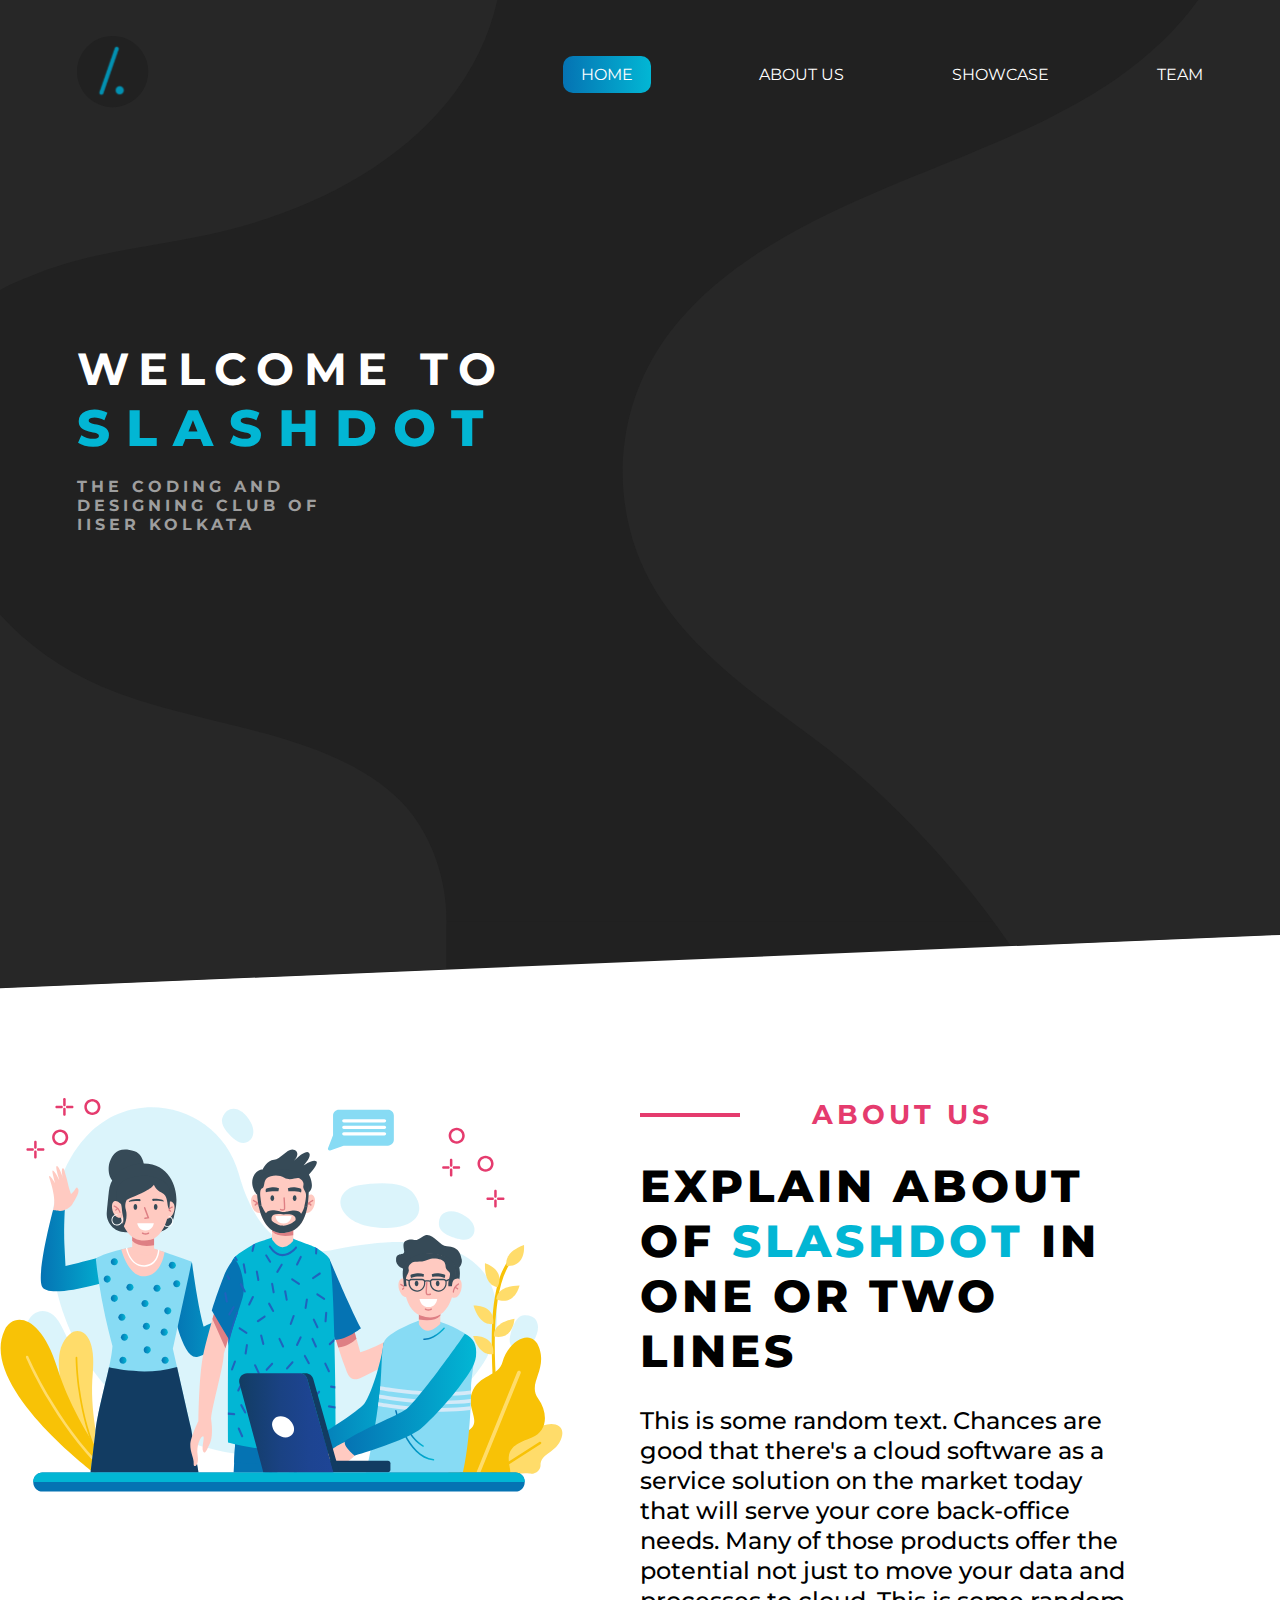
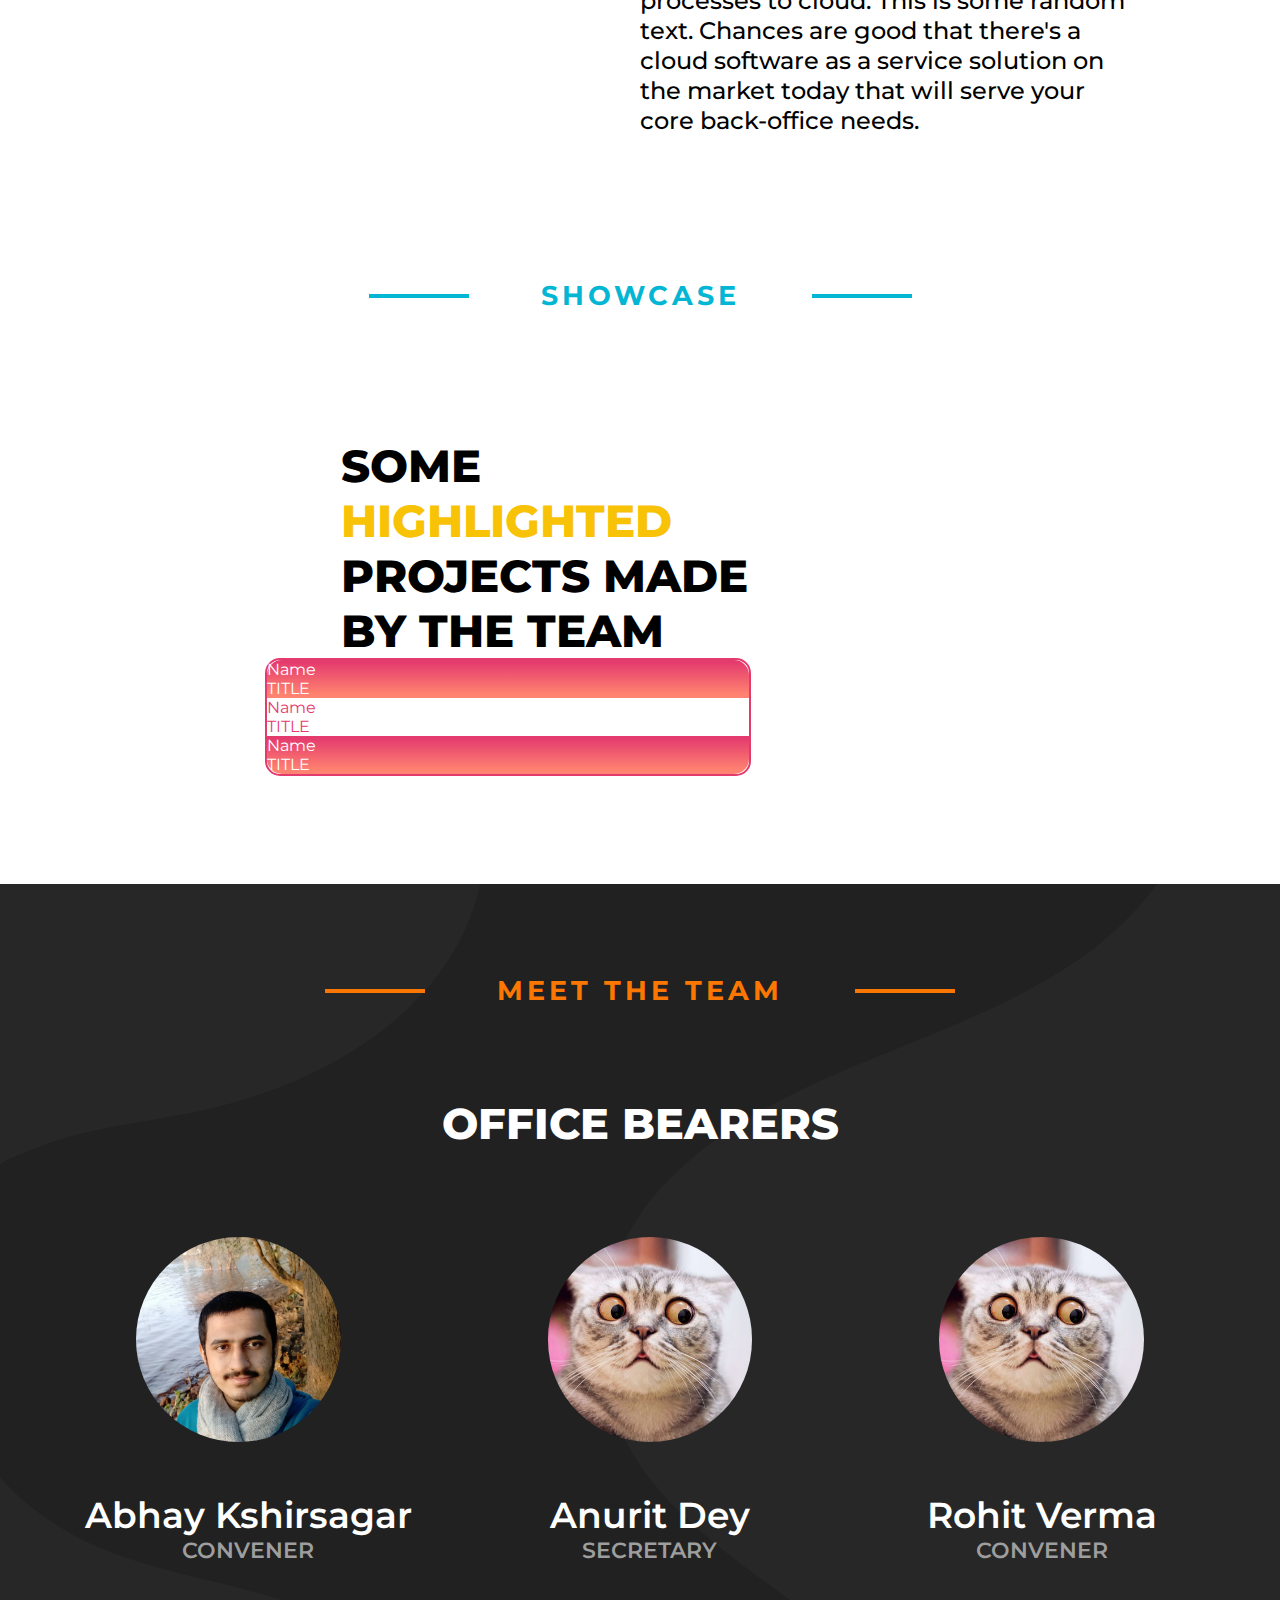
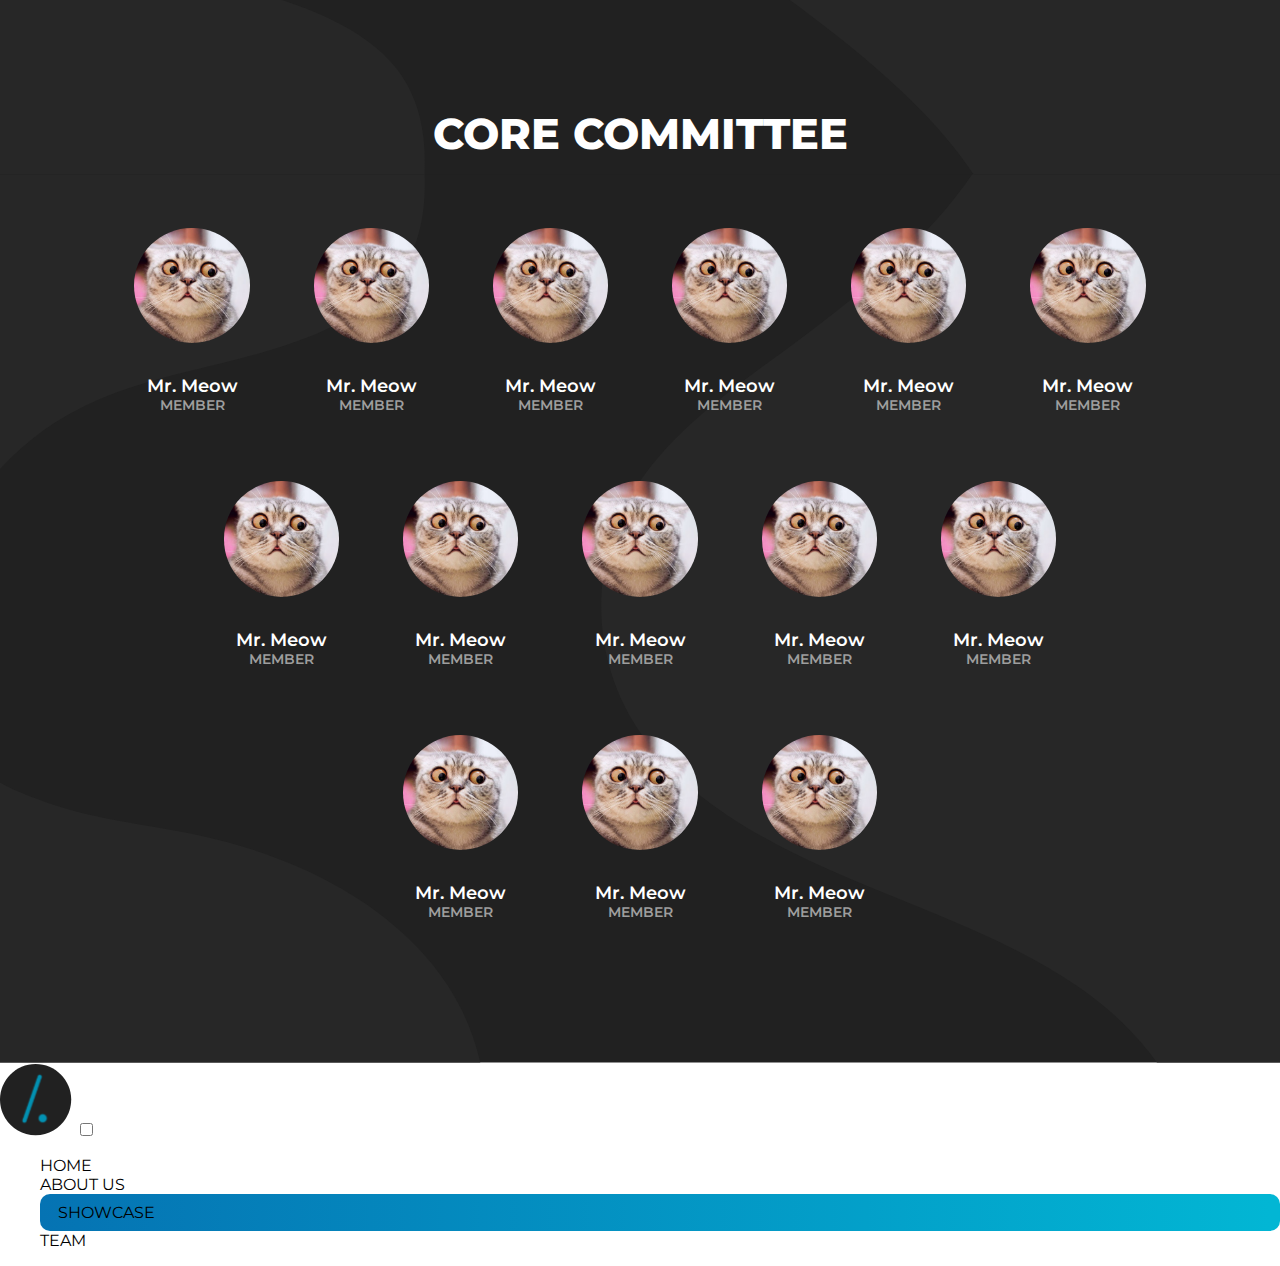
==== index.html @ 4bde2707 "cleaned index.html" ====
<!DOCTYPE html>
<html lang="en">

<head>
  <meta charset="UTF-8" />
  <meta http-equiv="X-UA-Compatible" content="IE=edge" />
  <meta name="viewport" content="width=device-width, initial-scale=1.0" />
  <meta property="og:image" content="./utils/images/logo.svg" />
  <title>/.</title>

  <link rel="stylesheet" href="./css/main.css" />
  <link rel="stylesheet" href="./css/homepage.css" />
  <link rel="stylesheet" href="./css/allFonts.css" />
  <link rel="stylesheet" href="./css/colours.css" />

  <script defer type="module" src="./js/main.js"></script>
</head>

<body>
  <!-- desktop version -->
  <div class="homepage">
    <!-- navbar -->
    <div class="desktop">
      <div class="navbar">
        <div>
          <img class="navLogo" src="../utils/images/logo.svg" alt="" />
        </div>
        <div class="navOptionCont white">
          <div class="navOptions active" onclick="navclick('navHome')" id="navHome">
            <a href="/">HOME</a>
          </div>
          <div class="navOptions" onclick="navclick('navAbout')" id="navAbout">
            <a href="/#about">ABOUT US</a>
          </div>
          <div class="navOptions" onclick="navclick('navShowcase')" id="navShowcase">
            <a href="/nav/showcase.html">SHOWCASE</a>
          </div>
          <div class="navOptions" onclick="navclick('navTeam')" id="navTeam">
            <a href="/#team">TEAM</a>
          </div>
        </div>
      </div>
    </div>

    <!-- spacer -->

    <!-- hero section -->
    <div class="heroCont" id="home">
      <div style="height: 32vh"></div>

      <div class="heroSection">
        <div class="heroText" style="width: 38vw; padding: 6vh 0 0 0">
          <span class="white" style="
                font-size: 3.5vw;
                letter-spacing: 10px;
                white-space: nowrap;
              ">
            WELCOME TO
          </span>
          <div class="bluishGrey" style="font-size: 4vw; letter-spacing: 16px; font-weight: 800">
            SLASHDOT
          </div>
          <div class="grey" style="letter-spacing: 4px; width: 24vw; padding: 2vh 0 0 0">
            THE CODING AND DESIGNING CLUB OF IISER KOLKATA
          </div>
        </div>
        <img src="./utils/images/section1.svg" alt="" class="heroImg" />
      </div>
    </div>
    <!-- about section -->
    <div style="height: 12vh"></div>

    <div class="aboutCont" id="about">
      <div style="width: 50vw">
        <img src="./utils/images/section2.svg" alt="" style="width: 44vw" />
      </div>
      <div style="width: 38vw; padding: 0 6vw 0 0">
        <div class="reddish" style="
              display: flex;
              align-items: center;
              font-size: 3vh;
              font-weight: 700;
              letter-spacing: 4px;
            ">
          <div style="height: 4px; width: 100px; background-color: #e53b6e"></div>
          &nbsp &nbsp &nbsp ABOUT US
        </div>
        <div style="
              font-size: 5vh;
              font-weight: 800;
              letter-spacing: 4px;
              padding: 3vh 0;
            ">
          EXPLAIN ABOUT OF
          <font class="bluishGrey">SLASHDOT</font> IN ONE OR TWO LINES
        </div>
        <div style="font-size: 2.7vh; font-weight: 500">
          This is some random text. Chances are good that there's a cloud
          software as a service solution on the market today that will serve
          your core back-office needs. Many of those products offer the
          potential not just to move your data and processes to cloud. This is
          some random text. Chances are good that there's a cloud software as
          a service solution on the market today that will serve your core
          back-office needs.
        </div>
      </div>
    </div>
    <!-- showcase -->
    <div id="showcase">
      <div style="height: 16vh"></div>
      <div class="bluishGrey" style="
            display: flex;
            align-items: center;
            justify-content: center;
            font-size: 3vh;
            font-weight: 700;
            letter-spacing: 4px;
          ">
        <div style="height: 4px; width: 100px; background-color: #02b6d4"></div>
        &nbsp &nbsp &nbsp SHOWCASE &nbsp &nbsp &nbsp
        <div style="height: 4px; width: 100px; background-color: #02b6d4"></div>
      </div>
      <div style="height: 12vh"></div>
      <div class="showcaseCont">
        <div style="display: flex; flex-direction: column">
          <div style="width: 32vw; padding: 2vh 0 0 6vw">
            <div class="highlightsTxt">
              SOME
              <font class="orangishLite"> HIGHLIGHTED </font>
              PROJECTS MADE BY THE TEAM
            </div>
          </div>
          <div class="showcase-buttons" style="border: 2px solid #e43b6e; border-radius: 15px">
            <div class="showcase-button" value="red" style="
                  background: linear-gradient(
                    180deg,
                    #e43b6e 5.72%,
                    #ff8370 90.17%
                  );
                  border-radius: 15px 15px 0 0;
                ">
              <div class="white">Name</div>
              <div class="white">TITLE</div>
            </div>
            <div class="showcase-button" value="white" style="background: white">
              <div class="reddish">Name</div>
              <div class="reddish">TITLE</div>
            </div>
            <div class="showcase-button" value="red" style="
                  background: linear-gradient(
                    180deg,
                    #e43b6e 5.72%,
                    #ff8370 90.17%
                  );
                  border-radius: 0 0 15px 15px;
                ">
              <div class="white">Name</div>
              <div class="white">TITLE</div>
            </div>
          </div>
        </div>
        <div class="showcase-image" style="background-image: url(./utils/images/projects/project_b.png)"></div>
      </div>
    </div>
    <!-- meet the team -->
    <!-- spacer -->
    <div style="height: 12vh"></div>
    <div class="teamCont" id="team">
      <div style="height: 10vh"></div>
      <div class="orangish" style="
            display: flex;
            align-items: center;
            justify-content: center;
            font-size: 3vh;
            font-weight: 700;
            letter-spacing: 4px;
          ">
        <div style="height: 4px; width: 100px; background-color: #fc7701"></div>
        &nbsp &nbsp &nbsp MEET THE TEAM &nbsp &nbsp &nbsp
        <div style="height: 4px; width: 100px; background-color: #fc7701"></div>
      </div>
      <div style="height: 10vh"></div>
      <div class="white teamTxt">OFFICE BEARERS</div>
      <!-- OBs -->
      <div class="OBS" id="obs">
        <!-- Card for each ob is added here using javascript. -->
      </div>

      <div style="height: 16vh"></div>

      <div class="white teamTxt">CORE COMMITTEE</div>

      <div style="height: 0vh"></div>

      <!-- CC -->
      <div id="CC">
        <!-- Card for each member is added here using javascript. -->
      </div>

      <div style="height: 16vh"></div>
    </div>
  </div>
  <!-- full page info abt team member -->

  <!-- mobile version -->
  <!-- navbar phone -->
  <div class="phone">
    <nav>
      <img class="navLogo" src="../utils/images/logo.svg" alt="" />

      <input id="nav-toggle" type="checkbox" />
      <ul class="links">
        <div class="navOptions" onclick="navclick('navHome')" id="navHome">
          <a href="/">HOME</a>
        </div>
        <div class="navOptions" onclick="navclick('navAbout')" id="navAbout">
          <a href="./about.html">ABOUT US</a>
        </div>
        <div class="navOptions active" onclick="navclick('navShowcase')" id="navShowcase">
          <a href="/nav/showcase.html">SHOWCASE</a>
        </div>
        <div class="navOptions" onclick="navclick('navTeam')" id="navTeam">
          <a href="./team.html">TEAM</a>
        </div>
      </ul>
      <label for="nav-toggle" class="icon-burger">
        <div class="line"></div>
        <div class="line"></div>
        <div class="line"></div>
      </label>
    </nav>
  </div>
</body>

</html>
---- css/main.css ----
html{
    scroll-behavior: smooth;
}

body{
    margin: 0;
    font-family: 'Montserrat', sans-serif;
    overflow-x: hidden;
}

/* width */
::-webkit-scrollbar {
    width: 0;
    height: 0;
  }

.flex{
    display: flex;
}

a{
    text-decoration: none;
    color: inherit;
}

button{
    border: none;
    background: none;
    font-style: none;
    font-family: 'Poppins', sans-serif;
}
---- css/homepage.css ----
.homepage {
  /* padding: 0 6vw; */
  width: 100vw;
}

.navLogo {
  width: 8vh;
  cursor: pointer;
}

.navbar {
  padding: 4vh 6vw;
  display: flex;
  justify-content: space-between;
  position: absolute;
  width: 88vw;
}

.navOptionCont {
  display: flex;
  justify-content: space-between;
  width: 50vw;
  align-items: center;
}

.navOptions.active {
  background: linear-gradient(90deg, #0573b3 -0.01%, #02b6d4 99.19%);
  padding: 1vh 2vh;
  border-radius: 10px;
}

.heroCont {
  background-repeat: no-repeat;
  background-image: url(../utils/images/bg1.svg);
  background-size: cover;
  width: inherit;
  height: 110vh;
}

.heroSection {
  display: flex;
}

.heroText {
  margin: 0 0 0 6vw;
  font-weight: 700;
}

.aboutCont {
  display: flex;
  width: inherit;
}

.teamCont {
  background-repeat: no-repeat;
  background-image: url(../utils/images/bg2.svg);
  background-size: cover;
  width: inherit;
}

.teamTxt {
  font-size: 4.8vh;
  font-weight: 800;
  text-align: center;
}

.OBS {
  display: flex;
  justify-items: center;
  justify-content: space-evenly;
  padding-top: 4vh;
}

.imgBg {
  background-size: cover;
  display: flex;
  align-items: center;
  justify-content: center;
}
.imgBg--large {
  width: 24vw;
  height: 24vw;
}
.imgBg--small {
  width: 14vw;
  height: 14vw;
}

.roundImg {
  border-radius: 50%;
}
.img--large {
  width: 16vw;
  height: 16vw;
}
.img--small {
  width: 9vw;
  height: 9vw;
}

.popup-btn {
  cursor: help;
}
.popup-container {
  position: fixed;
  top: 0px;
  display: flex;
  justify-content: center;
  align-items: center;
  left: 0px;
  width: 100%;
  height: 100%;
  background-color: rgba(2, 2, 2, 0.685);
  z-index: 9998;
  opacity: 0;
  pointer-events: none;
  padding: 10px 20px;
  transition: opacity 0.3s ease-in-out;
}
.popup-container.active {
  opacity: 1;
  pointer-events: all;
}
body.no-scroll {
  overflow-y: hidden;
}
.description {
  display: flex;
  justify-content: space-between;
  align-items: center;
  width: 60%;
  height: fit-content;
  background-color: #272727;
  padding: 3rem;
  border-radius: 10px;
  pointer-events: none;
}

.social {
  padding-top: 2vh;
  display: flex;
  gap: 10px;
}

.social div {
  margin-top: 5%;
  width: 40px;
  height: 40px;
  background-color: #02b6d4;
}
.CCRow {
  display: flex;
  justify-items: center;
  justify-content: center;
  padding-top: 4vh;
  width: fit-content;
  margin: auto;
}

.tile {
  font-weight: 600;
  text-align: center;
}

.highlightsTxt {
  font-size: 5vh;
  font-weight: 800;
}

.showcaseCont {
  display: flex;
  justify-content: space-evenly;
}
---- css/allFonts.css ----
@import url('https://fonts.googleapis.com/css2?family=Montserrat:wght@100;200;300;400;500;600;700;800;900&display=swap');

/* @import url('https://fonts.googleapis.com/css2?family=Poppins:wght@100;200;300;400;500;600;700;800;900&display=swap');

@import url('https://fonts.googleapis.com/css2?family=Jost:wght@100;200;300;400;500;600;700;800;900&display=swap'); */
---- css/colours.css ----
.white{
    color: #FFFFFF;
}

.bluishGrey{
    color: #02B6D4;
}

.grey{
    color: #9E9E9E
}

.reddish{
    color: #E53B6E;
}

.orangish{
    color: #FC7701;
}

/* lite versi0n XD */
.orangishLite{
    color: #F8C206;
}
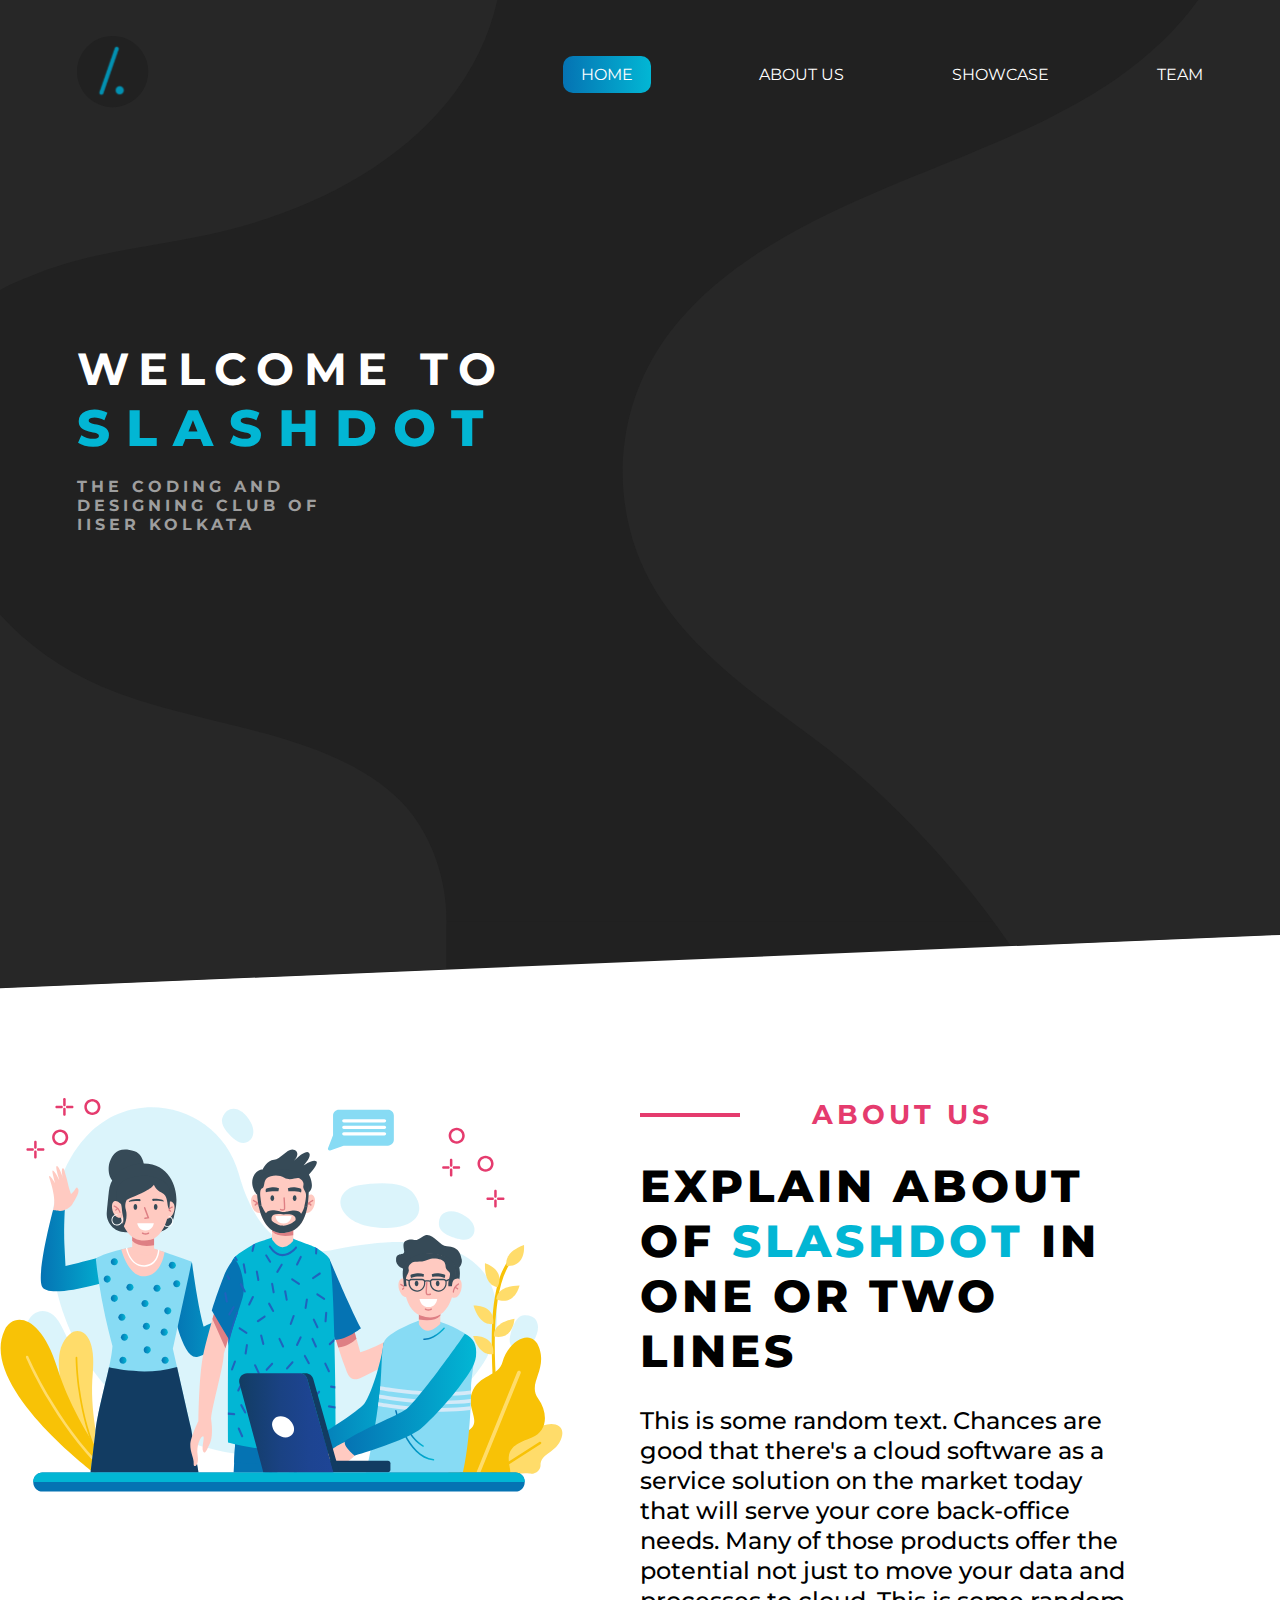
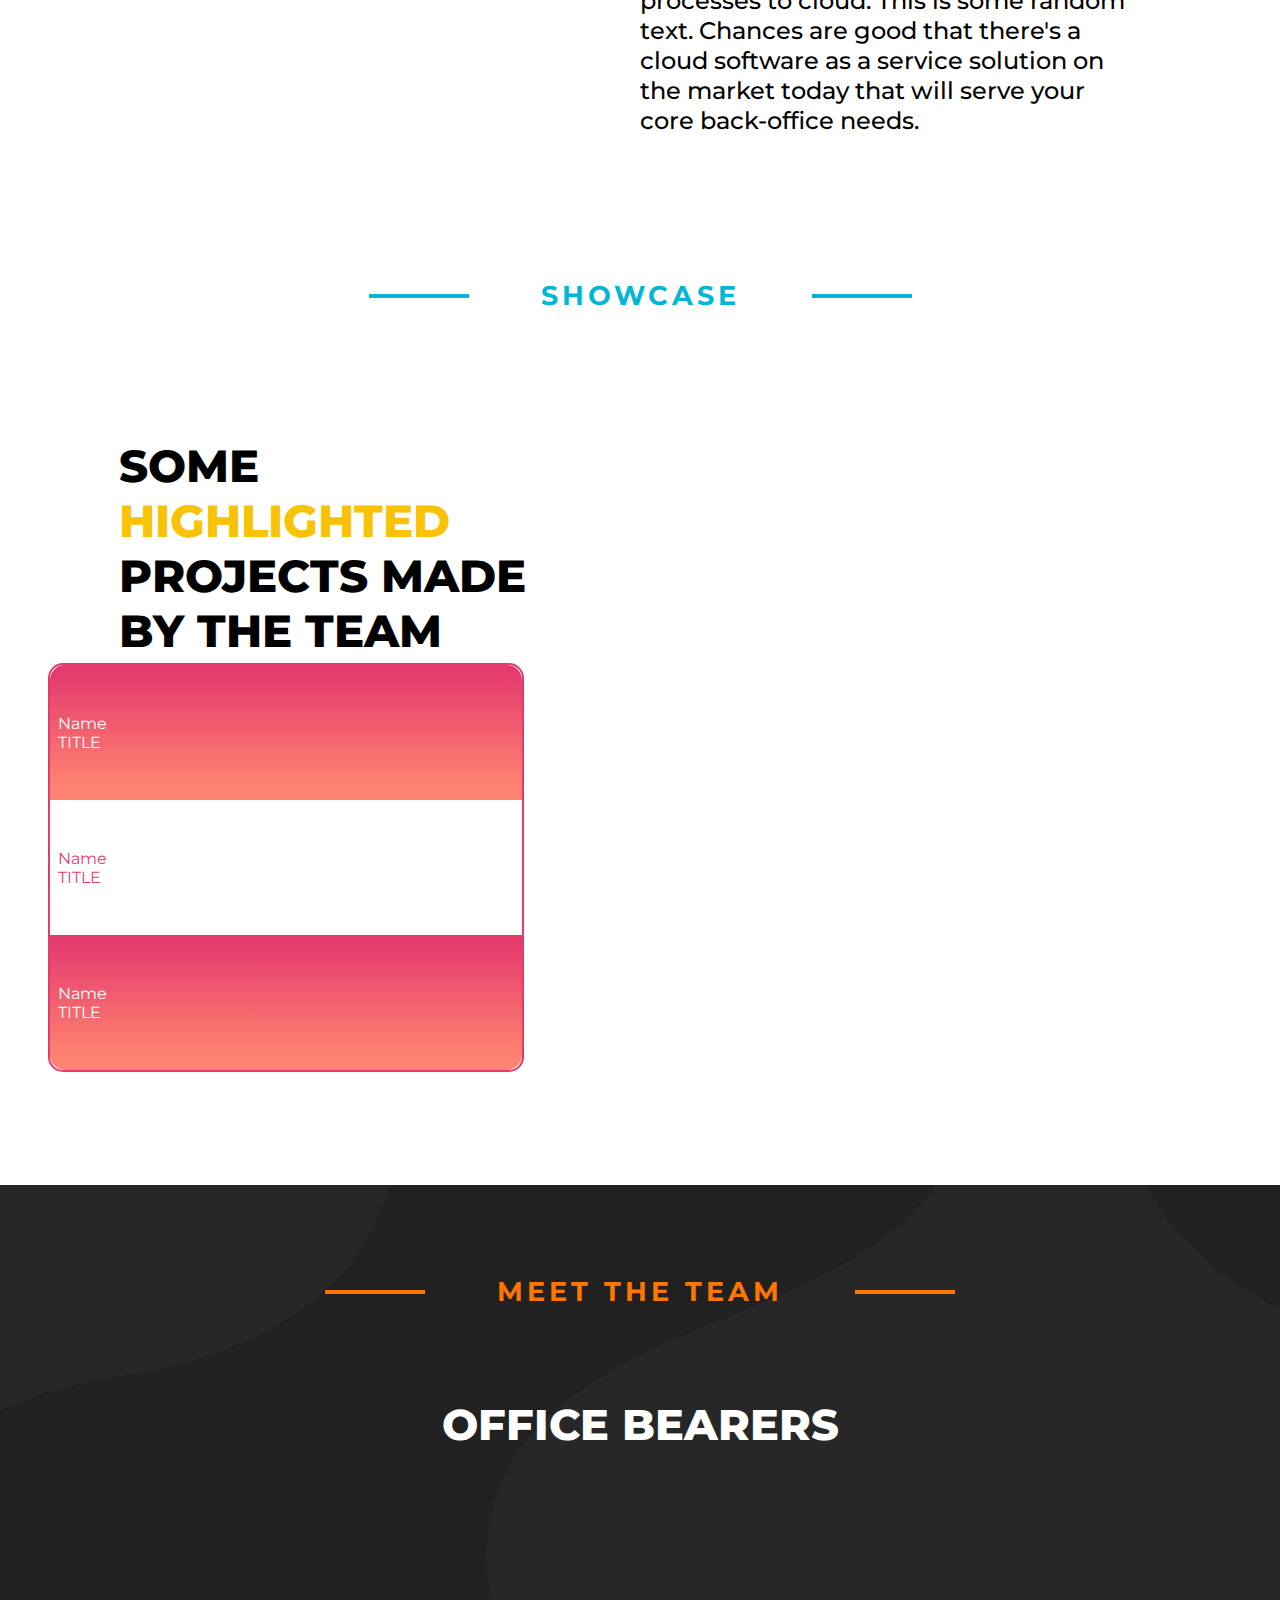
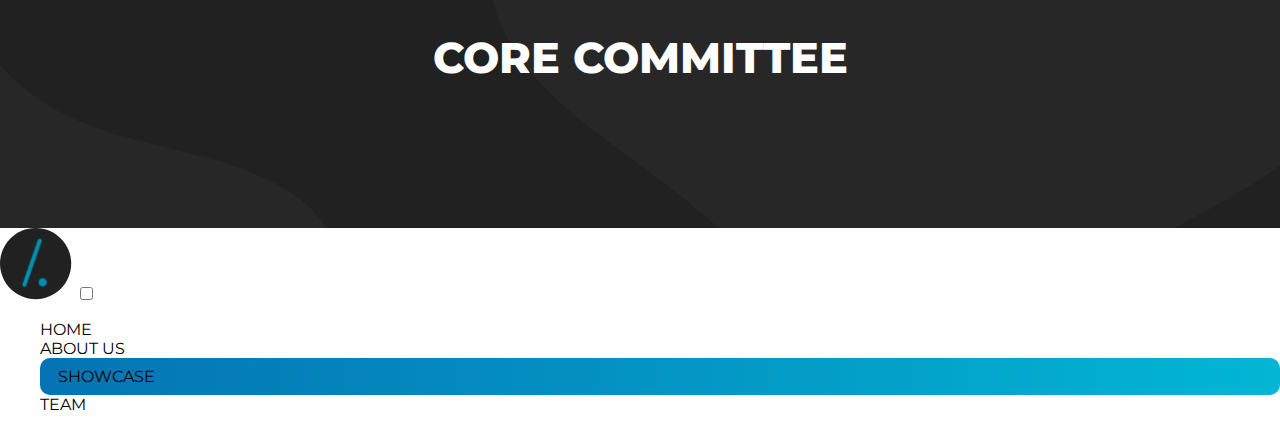
==== commit 27a95426: "fixed the social icons" ====
--- a/index.html
+++ b/index.html
@@ -12,7 +12,7 @@
   <link rel="stylesheet" href="./css/homepage.css" />
   <link rel="stylesheet" href="./css/allFonts.css" />
   <link rel="stylesheet" href="./css/colours.css" />
-
+  <link rel="stylesheet" href="https://cdnjs.cloudflare.com/ajax/libs/font-awesome/4.7.0/css/font-awesome.min.css">
   <script defer type="module" src="./js/main.js"></script>
 </head>
 
--- a/css/homepage.css
+++ b/css/homepage.css
@@ -39,11 +39,17 @@
 
 .heroSection {
   display: flex;
+  flex-direction: row;
 }
 
 .heroText {
   margin: 0 0 0 6vw;
   font-weight: 700;
+}
+
+.heroImg {
+  width: 54vw;
+  padding-right: 4vw;
 }
 
 .aboutCont {
@@ -82,8 +88,8 @@
   height: 24vw;
 }
 .imgBg--small {
-  width: 14vw;
-  height: 14vw;
+  width: 15vw;
+  height: 15vw;
 }
 
 .roundImg {
@@ -94,8 +100,8 @@
   height: 16vw;
 }
 .img--small {
-  width: 9vw;
-  height: 9vw;
+  width: 10vw;
+  height: 10vw;
 }
 
 .popup-btn {
@@ -143,10 +149,13 @@
 }
 
 .social div {
-  margin-top: 5%;
-  width: 40px;
-  height: 40px;
+  padding: 10px;
+  width: 2vh;
+  height: 2vh;
   background-color: #02b6d4;
+  text-align: center;
+  border-radius: 1vh;
+  font-size: 100%;
 }
 .CCRow {
   display: flex;
@@ -158,6 +167,7 @@
 }
 
 .tile {
+  margin: 2%;
   font-weight: 600;
   text-align: center;
 }
@@ -166,8 +176,49 @@
   font-size: 5vh;
   font-weight: 800;
 }
-
 .showcaseCont {
   display: flex;
   justify-content: space-evenly;
 }
+.showcase-buttons {
+  display: flex;
+  flex-direction: column;
+  height: 45vh;
+  margin: 5px;
+}
+.showcase-button {
+  display: flex;
+  flex-direction: column;
+  justify-content: center;
+  height: 15vh;
+  padding-left: 8px;
+}
+
+@media (min-width: 768px) {
+}
+
+@media (max-width: 768px) {
+  .heroSection {
+    flex-direction: column;
+    align-items: center;
+  }
+}
+.showcase-change {
+  animation-name: newshowcase;
+  animation-duration: 1.2s;
+}
+@keyframes newshowcase {
+  from {
+    opacity: 0;
+  }
+  to {
+    opacity: 1;
+  }
+}
+.showcase-image {
+  width: 52vw;
+  height: 70vh;
+  border-radius: 50px;
+  background-position: center;
+  background-size: cover;
+}
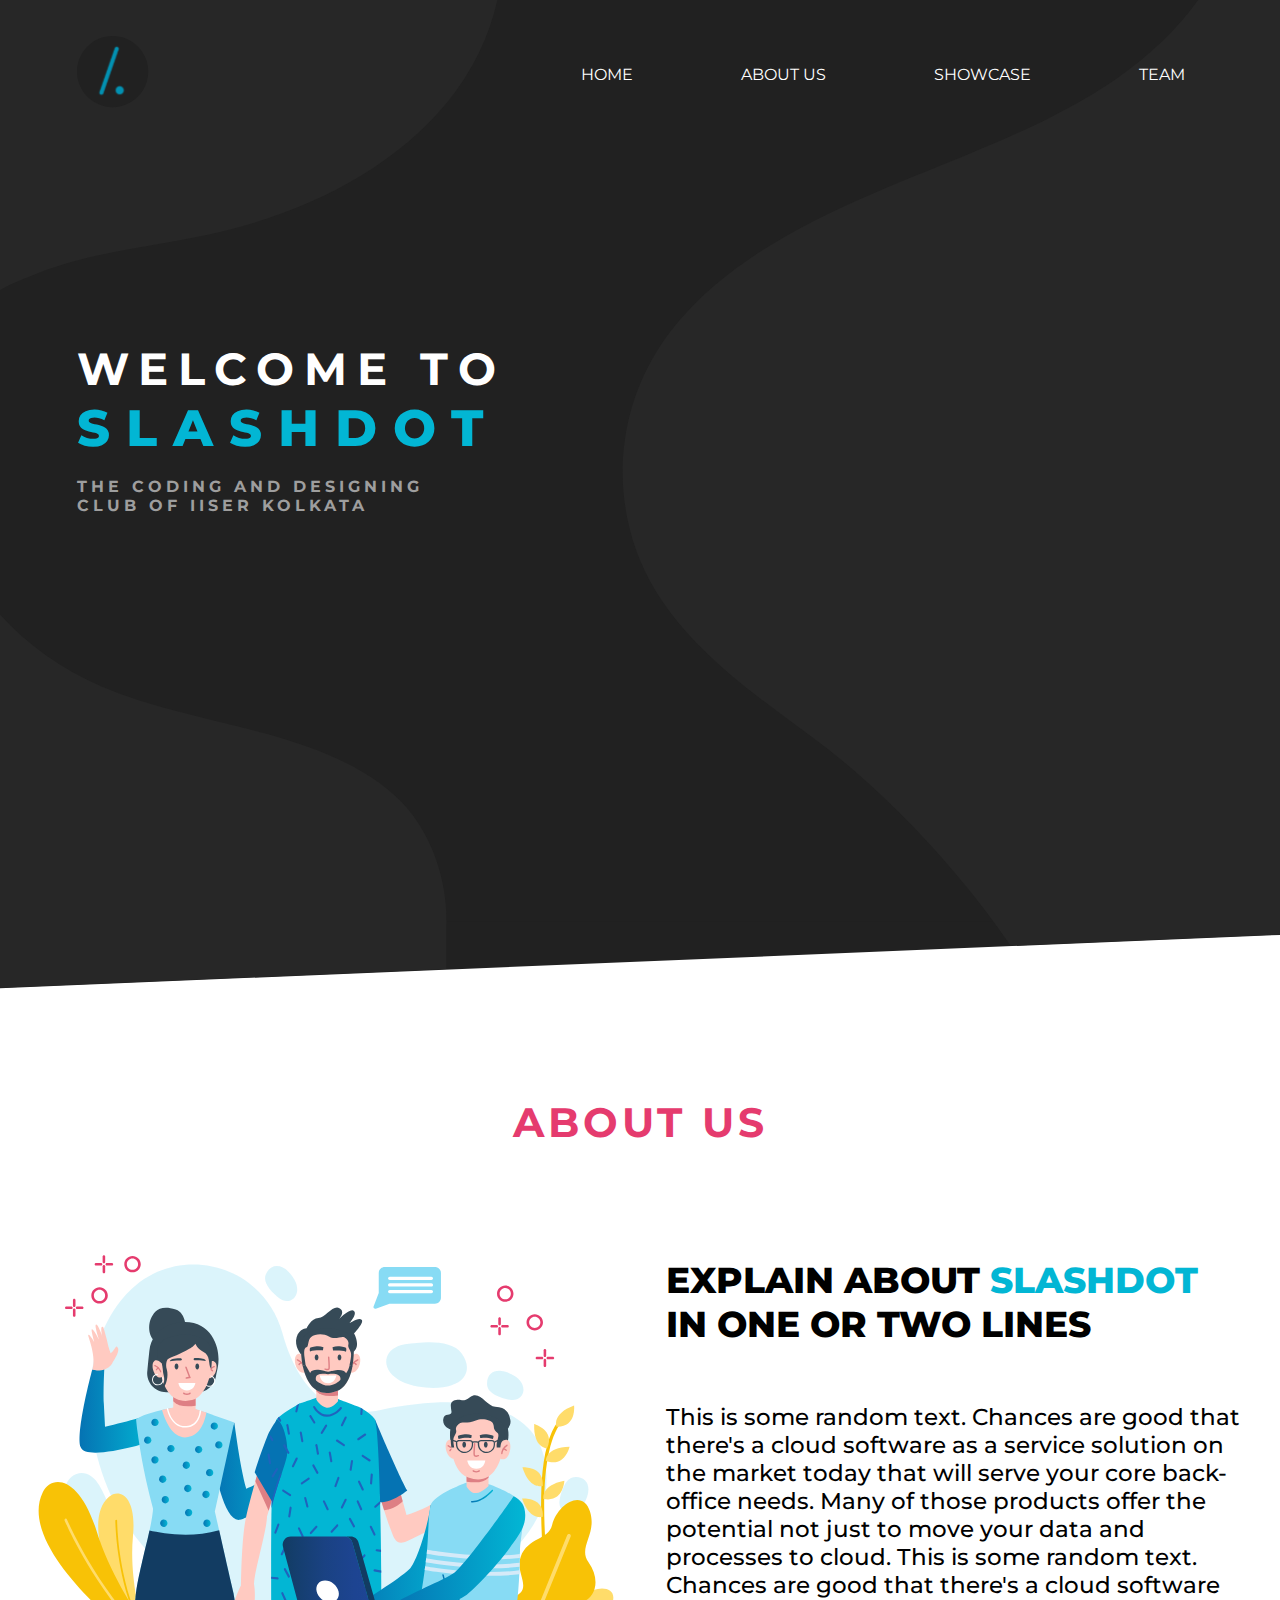
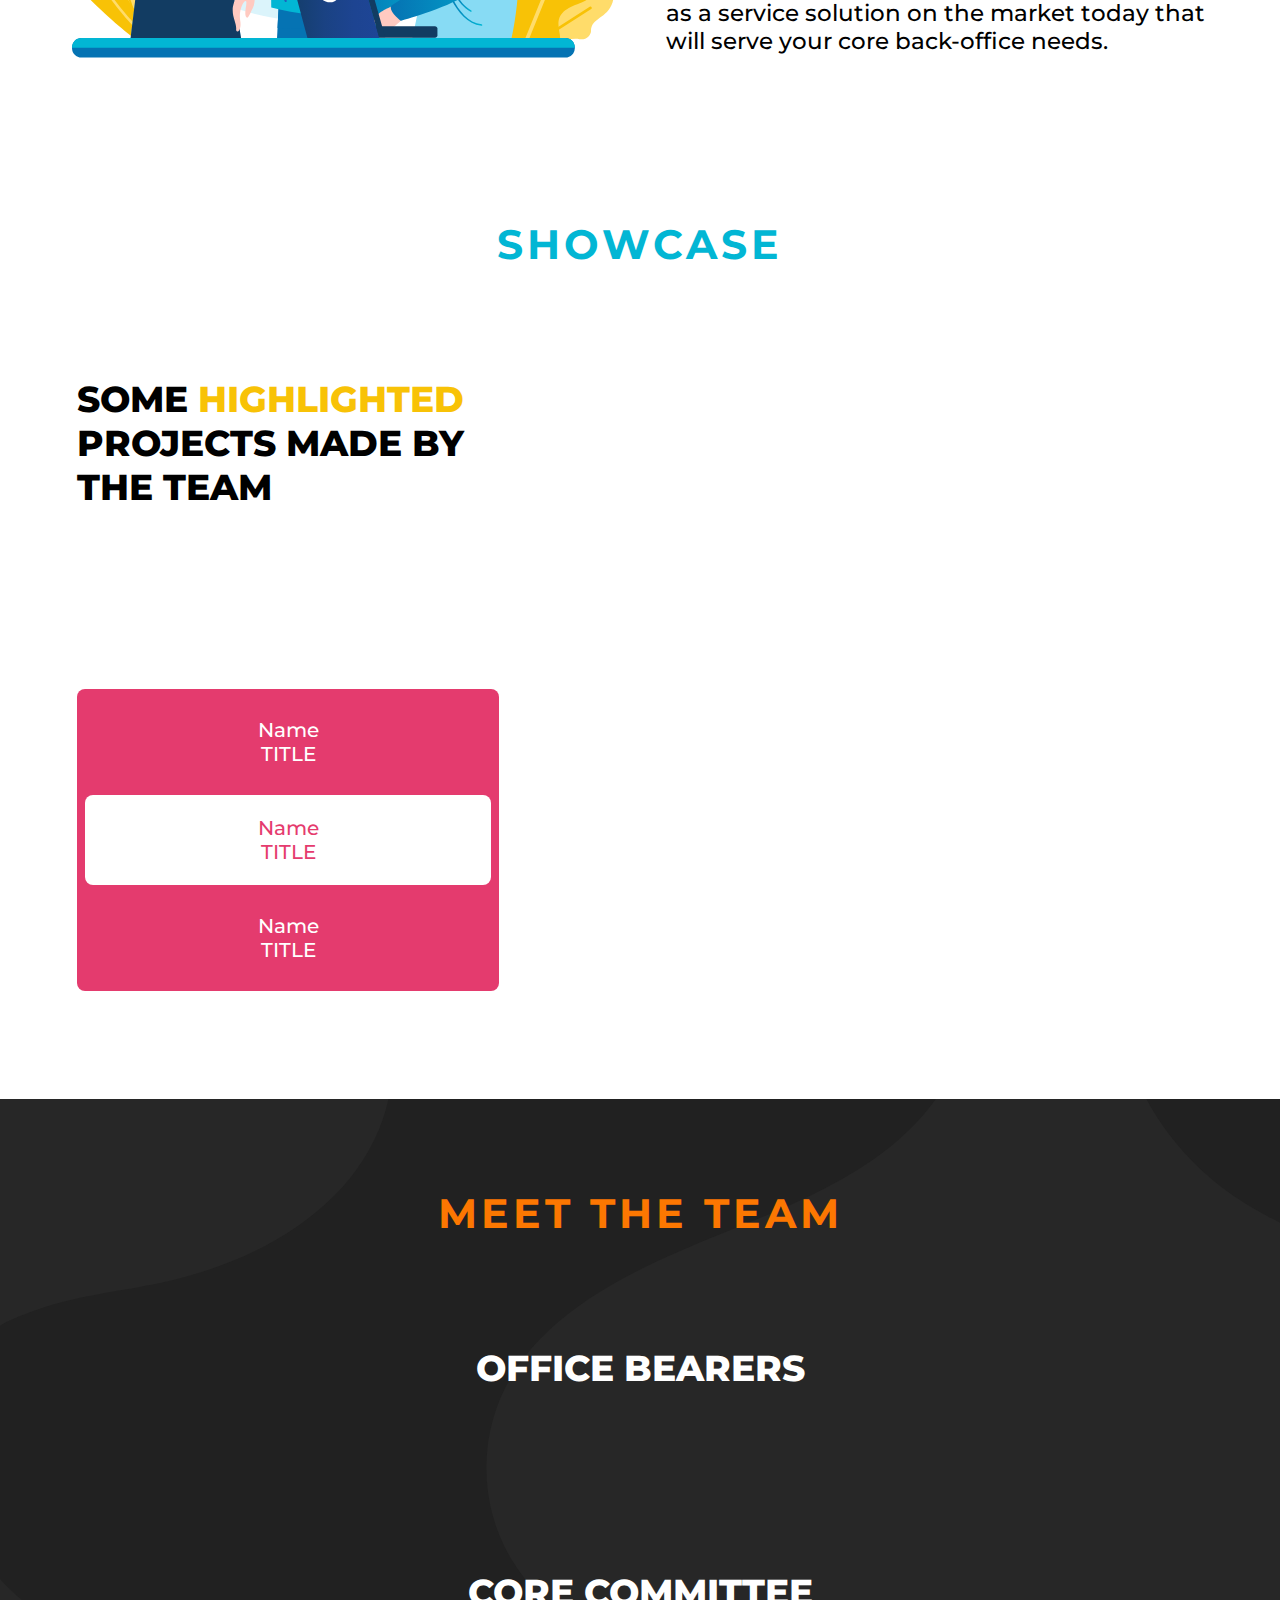
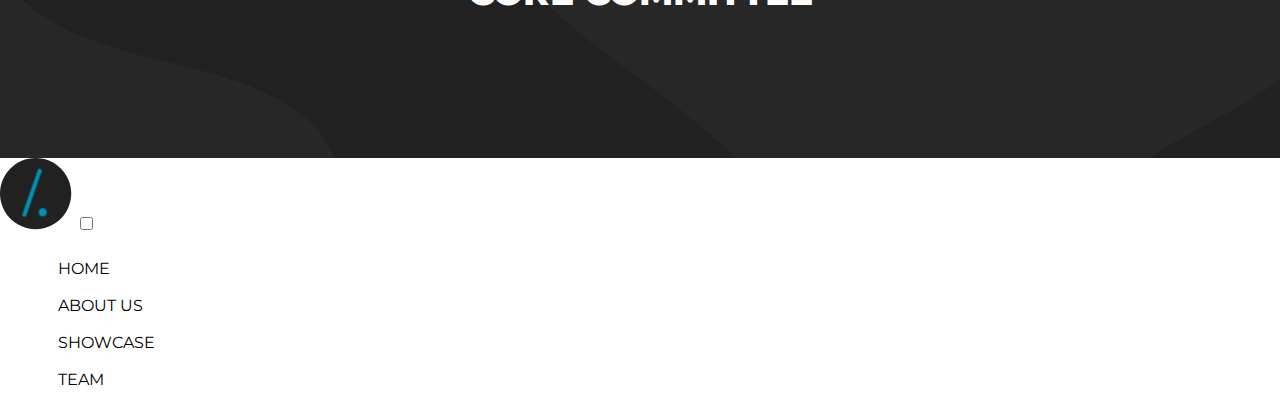
==== commit f41f9fa9: "Update sticky Navbar and Refactoring" ====
--- a/index.html
+++ b/index.html
@@ -1,235 +1,238 @@
 <!DOCTYPE html>
 <html lang="en">
-
-<head>
-  <meta charset="UTF-8" />
-  <meta http-equiv="X-UA-Compatible" content="IE=edge" />
-  <meta name="viewport" content="width=device-width, initial-scale=1.0" />
-  <meta property="og:image" content="./utils/images/logo.svg" />
-  <title>/.</title>
-
-  <link rel="stylesheet" href="./css/main.css" />
-  <link rel="stylesheet" href="./css/homepage.css" />
-  <link rel="stylesheet" href="./css/allFonts.css" />
-  <link rel="stylesheet" href="./css/colours.css" />
-  <link rel="stylesheet" href="https://cdnjs.cloudflare.com/ajax/libs/font-awesome/4.7.0/css/font-awesome.min.css">
-  <script defer type="module" src="./js/main.js"></script>
-</head>
-
-<body>
-  <!-- desktop version -->
-  <div class="homepage">
-    <!-- navbar -->
-    <div class="desktop">
-      <div class="navbar">
-        <div>
-          <img class="navLogo" src="../utils/images/logo.svg" alt="" />
-        </div>
-        <div class="navOptionCont white">
-          <div class="navOptions active" onclick="navclick('navHome')" id="navHome">
-            <a href="/">HOME</a>
-          </div>
-          <div class="navOptions" onclick="navclick('navAbout')" id="navAbout">
-            <a href="/#about">ABOUT US</a>
-          </div>
-          <div class="navOptions" onclick="navclick('navShowcase')" id="navShowcase">
-            <a href="/nav/showcase.html">SHOWCASE</a>
-          </div>
-          <div class="navOptions" onclick="navclick('navTeam')" id="navTeam">
-            <a href="/#team">TEAM</a>
-          </div>
-        </div>
-      </div>
-    </div>
-
-    <!-- spacer -->
-
-    <!-- hero section -->
-    <div class="heroCont" id="home">
-      <div style="height: 32vh"></div>
-
-      <div class="heroSection">
-        <div class="heroText" style="width: 38vw; padding: 6vh 0 0 0">
-          <span class="white" style="
-                font-size: 3.5vw;
+  <head>
+    <meta charset="UTF-8" />
+    <meta http-equiv="X-UA-Compatible" content="IE=edge" />
+    <meta name="viewport" content="width=device-width, initial-scale=1.0" />
+    <meta property="og:image" content="./utils/images/logo.svg" />
+    <title>SlashDot Website</title>
+
+    <link rel="stylesheet" href="./css/main.css" />
+    <link rel="stylesheet" href="./css/homepage.css" />
+    <link rel="stylesheet" href="./css/allFonts.css" />
+    <link rel="stylesheet" href="./css/colours.css" />
+    <!-- ANIMATE CSS LINK -->
+    <link rel="stylesheet" href="https://cdnjs.cloudflare.com/ajax/libs/animate.css/4.1.1/animate.min.css" integrity="sha512-c42qTSw/wPZ3/5LBzD+Bw5f7bSF2oxou6wEb+I/lqeaKV5FDIfMvvRp772y4jcJLKuGUOpbJMdg/BTl50fJYAw==" crossorigin="anonymous" referrerpolicy="no-referrer" />
+    <link
+      rel="stylesheet"
+      href="https://cdnjs.cloudflare.com/ajax/libs/font-awesome/4.7.0/css/font-awesome.min.css"
+    />
+    <script defer type="module" src="./js/main.js"></script>
+  </head>
+
+  <body>
+    <!-- desktop version -->
+    <div class="homepage">
+      <!-- navbar -->
+      <div class="desktop">
+        <div class="navbar animate__animated animate__fadeInDown">
+          <div>
+            <img class="navLogo" src="../utils/images/logo.svg" alt="" />
+          </div>
+          <div class="navOptionCont white">
+            <div
+              class="navOptions"
+              onclick="navclick('navHome')"
+              id="navHome"
+            >
+              <a href="/">HOME</a>
+            </div>
+            <div
+              class="navOptions"
+              onclick="navclick('navAbout')"
+              id="navAbout"
+            >
+              <a href="#about">ABOUT US</a>
+            </div>
+            <div
+              class="navOptions"
+              onclick="navclick('navShowcase')"
+              id="navShowcase"
+            >
+              <a href="./nav/showcase.html">SHOWCASE</a>
+            </div>
+            <div class="navOptions" onclick="navclick('navTeam')" id="navTeam">
+              <a href="#team">TEAM</a>
+            </div>
+          </div>
+        </div>
+      </div>
+
+      <!-- spacer -->
+
+      <!-- hero section -->
+      <div class="heroCont" id="home">
+        <div class="heroHeader"></div>
+
+        <div class="heroSection">
+          <div class="heroText animate__animated wow animate__fadeInLeft">
+            <div
+              class="white"
+              style="
+                font-size: 3.5vmax;
                 letter-spacing: 10px;
                 white-space: nowrap;
-              ">
-            WELCOME TO
-          </span>
-          <div class="bluishGrey" style="font-size: 4vw; letter-spacing: 16px; font-weight: 800">
-            SLASHDOT
-          </div>
-          <div class="grey" style="letter-spacing: 4px; width: 24vw; padding: 2vh 0 0 0">
-            THE CODING AND DESIGNING CLUB OF IISER KOLKATA
-          </div>
-        </div>
-        <img src="./utils/images/section1.svg" alt="" class="heroImg" />
-      </div>
-    </div>
-    <!-- about section -->
-    <div style="height: 12vh"></div>
-
-    <div class="aboutCont" id="about">
-      <div style="width: 50vw">
-        <img src="./utils/images/section2.svg" alt="" style="width: 44vw" />
-      </div>
-      <div style="width: 38vw; padding: 0 6vw 0 0">
-        <div class="reddish" style="
-              display: flex;
-              align-items: center;
-              font-size: 3vh;
-              font-weight: 700;
-              letter-spacing: 4px;
-            ">
-          <div style="height: 4px; width: 100px; background-color: #e53b6e"></div>
-          &nbsp &nbsp &nbsp ABOUT US
-        </div>
-        <div style="
-              font-size: 5vh;
-              font-weight: 800;
-              letter-spacing: 4px;
-              padding: 3vh 0;
-            ">
-          EXPLAIN ABOUT OF
-          <font class="bluishGrey">SLASHDOT</font> IN ONE OR TWO LINES
-        </div>
-        <div style="font-size: 2.7vh; font-weight: 500">
-          This is some random text. Chances are good that there's a cloud
-          software as a service solution on the market today that will serve
-          your core back-office needs. Many of those products offer the
-          potential not just to move your data and processes to cloud. This is
-          some random text. Chances are good that there's a cloud software as
-          a service solution on the market today that will serve your core
-          back-office needs.
-        </div>
-      </div>
-    </div>
-    <!-- showcase -->
-    <div id="showcase">
-      <div style="height: 16vh"></div>
-      <div class="bluishGrey" style="
-            display: flex;
-            align-items: center;
-            justify-content: center;
-            font-size: 3vh;
-            font-weight: 700;
-            letter-spacing: 4px;
-          ">
-        <div style="height: 4px; width: 100px; background-color: #02b6d4"></div>
-        &nbsp &nbsp &nbsp SHOWCASE &nbsp &nbsp &nbsp
-        <div style="height: 4px; width: 100px; background-color: #02b6d4"></div>
-      </div>
-      <div style="height: 12vh"></div>
-      <div class="showcaseCont">
-        <div style="display: flex; flex-direction: column">
-          <div style="width: 32vw; padding: 2vh 0 0 6vw">
-            <div class="highlightsTxt">
-              SOME
-              <font class="orangishLite"> HIGHLIGHTED </font>
-              PROJECTS MADE BY THE TEAM
-            </div>
-          </div>
-          <div class="showcase-buttons" style="border: 2px solid #e43b6e; border-radius: 15px">
-            <div class="showcase-button" value="red" style="
-                  background: linear-gradient(
-                    180deg,
-                    #e43b6e 5.72%,
-                    #ff8370 90.17%
-                  );
-                  border-radius: 15px 15px 0 0;
-                ">
+              "
+            >
+              WELCOME TO
+            </div>
+            <div
+              class="bluishGrey"
+              style="font-size: 4vmax; letter-spacing: 16px; font-weight: 800"
+            >
+              SLASHDOT
+            </div>
+            <div
+              class="grey"
+              style="letter-spacing: 4px; width: 80%; padding: 2vh 0"
+            >
+              THE CODING AND DESIGNING CLUB OF IISER KOLKATA
+            </div>
+          </div>
+            <img class="heroImg animate__animated wow animate__zoomIn"  src="./utils/images/section1.svg" alt="" />
+        </div>
+      </div>
+      <!-- about section -->
+      <div class="about-spacer"></div>
+
+      <div id="about">
+        <div class="reddish section-heading animate__animated wow animate__fadeInUp">
+          <div class="reddish-bg section-heading-line"></div>
+          &nbsp&nbsp&nbspABOUT&nbspUS&nbsp&nbsp&nbsp
+          <div class="reddish-bg section-heading-line"></div>
+        </div>
+        <div class="about">
+          <div class="section-header-txt about-header animate__animated wow animate__fadeInRight">
+            EXPLAIN ABOUT
+            <font class="bluishGrey">SLASHDOT</font> IN ONE OR TWO LINES
+          </div>
+          <div class="about-content animate__animated wow animate__fadeInRight">
+            This is some random text. Chances are good that there's a cloud
+            software as a service solution on the market today that will serve
+            your core back-office needs. Many of those products offer the
+            potential not just to move your data and processes to cloud. This is
+            some random text. Chances are good that there's a cloud software as
+            a service solution on the market today that will serve your core
+            back-office needs.
+          </div>
+          <img class="animate__animated wow animate__fadeInLeft" src="./utils/images/section2.svg" alt="" />
+        </div>
+      </div>
+      <!-- showcase -->
+      <div class="showcase-spacer"></div>
+      <div id="showcase" class="showcase">
+        <div class="bluishGrey section-heading animate__animated wow animate__fadeInDown style="">
+          <div class="bluishGrey-bg section-heading-line"></div>
+          &nbsp&nbsp&nbspSHOWCASE&nbsp&nbsp&nbsp
+          <div class="bluishGrey-bg section-heading-line"></div>
+        </div>
+        <div class="showcaseCont">
+          <div class="section-header-txt animate__animated wow animate__fadeInLeft">
+            SOME
+            <font class="orangishLite"> HIGHLIGHTED </font>
+            PROJECTS MADE BY THE TEAM
+          </div>
+          <div
+            class="showcase-image animate__animated wow animate__fadeIn"
+            style="background-image: url(./utils/images/projects/project_b.png)"></div>
+          <div class="showcase-buttons animate__animated wow animate__fadeInLeft">
+            <div 
+              class="showcase-button animate__animated wow animate__fadeInLeft" 
+              data-wow-delay="0.2s"
+              value="red">
               <div class="white">Name</div>
               <div class="white">TITLE</div>
             </div>
-            <div class="showcase-button" value="white" style="background: white">
+            <div
+              class="showcase-button animate__animated wow animate__fadeInLeft" 
+              data-wow-delay="0.4s"
+              value="white"
+              style="background: white">
+              
               <div class="reddish">Name</div>
               <div class="reddish">TITLE</div>
             </div>
-            <div class="showcase-button" value="red" style="
-                  background: linear-gradient(
-                    180deg,
-                    #e43b6e 5.72%,
-                    #ff8370 90.17%
-                  );
-                  border-radius: 0 0 15px 15px;
-                ">
+            <div 
+              class="showcase-button animate__animated wow animate__fadeInLeft" 
+              data-wow-delay="0.6s" 
+              value="red">
               <div class="white">Name</div>
               <div class="white">TITLE</div>
             </div>
           </div>
         </div>
-        <div class="showcase-image" style="background-image: url(./utils/images/projects/project_b.png)"></div>
+      </div>
+      <!-- meet the team -->
+      <!-- spacer -->
+      <div style="height: 12vh"></div>
+      <div class="teamCont" id="team">
+        <div class="team-top-spacer"></div>
+        <div class="orangish section-heading animate__animated wow animate__fadeInDown">
+          <div class="orangish-bg section-heading-line"></div>
+          &nbsp&nbsp&nbspMEET THE TEAM&nbsp&nbsp&nbsp
+          <div class="orangish-bg section-heading-line"></div>
+        </div>
+        <div class="white section-header-txt-team animate__animated wow animate__fadeInDown">OFFICE BEARERS</div>
+        <!-- OBs -->
+        <div class="OBS" id="obs">
+          <!-- Card for each ob is added here using javascript. -->
+        </div>
+
+        <div class="team-middle-spacer"></div>
+
+        <div class="white section-header-txt-team animate__animated wow animate__fadeInDown">CORE COMMITTEE</div>
+
+        <!-- CC -->
+        <div id="CC">
+          <!-- Card for each member is added here using javascript. -->
+        </div>
+
+        <div class="team-bottom-spacer"></div>
       </div>
     </div>
-    <!-- meet the team -->
-    <!-- spacer -->
-    <div style="height: 12vh"></div>
-    <div class="teamCont" id="team">
-      <div style="height: 10vh"></div>
-      <div class="orangish" style="
-            display: flex;
-            align-items: center;
-            justify-content: center;
-            font-size: 3vh;
-            font-weight: 700;
-            letter-spacing: 4px;
-          ">
-        <div style="height: 4px; width: 100px; background-color: #fc7701"></div>
-        &nbsp &nbsp &nbsp MEET THE TEAM &nbsp &nbsp &nbsp
-        <div style="height: 4px; width: 100px; background-color: #fc7701"></div>
-      </div>
-      <div style="height: 10vh"></div>
-      <div class="white teamTxt">OFFICE BEARERS</div>
-      <!-- OBs -->
-      <div class="OBS" id="obs">
-        <!-- Card for each ob is added here using javascript. -->
-      </div>
-
-      <div style="height: 16vh"></div>
-
-      <div class="white teamTxt">CORE COMMITTEE</div>
-
-      <div style="height: 0vh"></div>
-
-      <!-- CC -->
-      <div id="CC">
-        <!-- Card for each member is added here using javascript. -->
-      </div>
-
-      <div style="height: 16vh"></div>
+    <!-- full page info abt team member -->
+
+    <!-- mobile version -->
+    <!-- navbar phone -->
+    <div class="phone">
+      <nav>
+        <img class="navLogo" src="../utils/images/logo.svg" alt="" />
+
+        <input id="nav-toggle" type="checkbox" />
+        <ul class="links">
+          <div class="navOptions" onclick="navclick('navHome')" id="navHome">
+            <a href="/">HOME</a>
+          </div>
+          <div class="navOptions" onclick="navclick('navAbout')" id="navAbout">
+            <a href="./about.html">ABOUT US</a>
+          </div>
+          <div
+            class="navOptions active"
+            onclick="navclick('navShowcase')"
+            id="navShowcase"
+          >
+            <a href="./nav/showcase.html">SHOWCASE</a>
+          </div>
+          <div class="navOptions" onclick="navclick('navTeam')" id="navTeam">
+            <a href="./team.html">TEAM</a>
+          </div>
+        </ul>
+        <label for="nav-toggle" class="icon-burger">
+          <div class="line"></div>
+          <div class="line"></div>
+          <div class="line"></div>
+        </label>
+      </nav>
     </div>
-  </div>
-  <!-- full page info abt team member -->
-
-  <!-- mobile version -->
-  <!-- navbar phone -->
-  <div class="phone">
-    <nav>
-      <img class="navLogo" src="../utils/images/logo.svg" alt="" />
-
-      <input id="nav-toggle" type="checkbox" />
-      <ul class="links">
-        <div class="navOptions" onclick="navclick('navHome')" id="navHome">
-          <a href="/">HOME</a>
-        </div>
-        <div class="navOptions" onclick="navclick('navAbout')" id="navAbout">
-          <a href="./about.html">ABOUT US</a>
-        </div>
-        <div class="navOptions active" onclick="navclick('navShowcase')" id="navShowcase">
-          <a href="/nav/showcase.html">SHOWCASE</a>
-        </div>
-        <div class="navOptions" onclick="navclick('navTeam')" id="navTeam">
-          <a href="./team.html">TEAM</a>
-        </div>
-      </ul>
-      <label for="nav-toggle" class="icon-burger">
-        <div class="line"></div>
-        <div class="line"></div>
-        <div class="line"></div>
-      </label>
-    </nav>
-  </div>
-</body>
-
-</html>+    <!-- JQUERY CDN LINK -->
+    <script src="https://cdnjs.cloudflare.com/ajax/libs/jquery/3.6.0/jquery.min.js" integrity="sha512-894YE6QWD5I59HgZOGReFYm4dnWc1Qt5NtvYSaNcOP+u1T9qYdvdihz0PPSiiqn/+/3e7Jo4EaG7TubfWGUrMQ==" crossorigin="anonymous" referrerpolicy="no-referrer"></script>
+    <!-- WOW CDN LINK FOR ANIMATIONS  -->
+    <script src="https://cdnjs.cloudflare.com/ajax/libs/wow/1.1.2/wow.min.js" integrity="sha512-Eak/29OTpb36LLo2r47IpVzPBLXnAMPAVypbSZiZ4Qkf8p/7S/XRG5xp7OKWPPYfJT6metI+IORkR5G8F900+g==" crossorigin="anonymous" referrerpolicy="no-referrer"></script>
+    <script>
+      // WOW ANIMATIONS INITIALIZED
+      new WOW().init();
+    </script>
+    <!-- ADDING STICKY NAVBAR -->
+    <script src="./js/navBar.js"></script>
+  </body>
+</html>
--- a/css/homepage.css
+++ b/css/homepage.css
@@ -1,5 +1,13 @@
+body {
+  --row-size: 5;
+  --navLogo-load-time: 300ms;
+  --navLogo-load-delay: 200ms;
+  --navbar-load-time: 300ms;
+  --navbar-load-delay: 200ms;
+  --navOptions-load-time: 500ms;
+  --navOptions-load-delay: calc(var(--navbar-load-time) + var(--navbar-load-delay));
+}
 .homepage {
-  /* padding: 0 6vw; */
   width: 100vw;
 }
 
@@ -14,19 +22,38 @@
   justify-content: space-between;
   position: absolute;
   width: 88vw;
-}
-
+  transition: 0.6s;
+}
 .navOptionCont {
   display: flex;
   justify-content: space-between;
   width: 50vw;
   align-items: center;
 }
-
-.navOptions.active {
-  background: linear-gradient(90deg, #0573b3 -0.01%, #02b6d4 99.19%);
+.navOptions {
   padding: 1vh 2vh;
   border-radius: 10px;
+
+}
+.navOptions:hover {
+  background-color: #FFFFFF45;
+}
+.navOptions:active {
+  background: linear-gradient(90deg, #0573b3 -0.01%, #02b6d4 99.19%);
+}
+
+
+.sticky {
+  position: fixed;
+  z-index: 100000;
+  background-color: #272727;
+  padding: 1vh 6vw;
+
+}
+
+.sticky .navLogo{
+  width: 7vh;
+  padding: 1vh 0;
 }
 
 .heroCont {
@@ -36,25 +63,111 @@
   width: inherit;
   height: 110vh;
 }
-
+.heroHeader {
+  height: 32vh;
+}
 .heroSection {
   display: flex;
   flex-direction: row;
 }
-
 .heroText {
-  margin: 0 0 0 6vw;
+  margin: 6vh 6vw;
   font-weight: 700;
-}
-
+  width: 38vw;
+}
 .heroImg {
-  width: 54vw;
+  width: 50%;
   padding-right: 4vw;
 }
 
-.aboutCont {
-  display: flex;
-  width: inherit;
+.section-heading-line {
+  height: 4px;
+  width: 100px;
+}
+.section-heading {
+  display: flex;
+  align-items: center;
+  justify-content: center;
+  font-size: 4.5vmin;
+  font-weight: 700;
+  letter-spacing: 4px;
+  white-space: nowrap;
+  margin-bottom: 12vmin;
+}
+.section-header-txt {
+  font-size: 4vmin;
+  font-weight: 800;
+  text-align: left;
+}
+.section-header-txt-team {
+  font-size: 4vmin;
+  font-weight: 800;
+  text-align: center;
+}
+.about-spacer {
+  height: 12vh;
+}
+.about {
+  display: grid;
+  margin: 0 3vmax;
+  align-items: center;
+  grid-gap: 4vw;
+  grid-template-columns: 1fr 1fr;
+}
+.about-content {
+  font-size: 2.5vmin;
+  font-weight: 500;
+}
+.about > * {
+  width: 45vw;
+}
+.about > img {
+  grid-column-start: 1;
+  grid-row-start: 1;
+  grid-row-end: 3;
+}
+
+.showcase-spacer {
+  height: 18vh;
+}
+.showcase {
+  margin: 0 3vmax;
+}
+.showcaseCont {
+  display: grid;
+  grid-template-areas:
+    "3fr 7fr"
+    "3fr 7fr";
+  grid-gap: 20vh 3vw;
+  margin: 0 3vmax;
+}
+.showcase-image {
+  grid-column-start: 2;
+  grid-row-start: 1;
+  grid-row-end: 3;
+}
+.showcase-image {
+  width: 52vw;
+  border-radius: 0.5rem;
+  background-position: center;
+  background-size: cover;
+}
+.showcase-buttons {
+  border-radius: 0.5rem;
+  background-color: #e43b6e;
+}
+.showcase-button {
+  display: flex;
+  flex-direction: column;
+  justify-content: center;
+  align-items: center;
+  height: 10vmin;
+  margin: 0.5rem;
+  border-radius: 0.5rem;
+}
+.showcase-button > div {
+  font-size: 1.25em;
+  font-weight: 500;
 }
 
 .teamCont {
@@ -63,11 +176,12 @@
   background-size: cover;
   width: inherit;
 }
-
-.teamTxt {
-  font-size: 4.8vh;
-  font-weight: 800;
-  text-align: center;
+.team-top-spacer {
+  height: 10vh;
+}
+.team-middle-spacer,
+.team-bottom-spacer {
+  height: 16vh;
 }
 
 .OBS {
@@ -84,24 +198,26 @@
   justify-content: center;
 }
 .imgBg--large {
-  width: 24vw;
-  height: 24vw;
+  width: 24vmax;
+  height: 24vmax;
 }
 .imgBg--small {
-  width: 15vw;
-  height: 15vw;
+  width: 15vmax;
+  height: 15vmax;
 }
 
 .roundImg {
   border-radius: 50%;
 }
 .img--large {
-  width: 16vw;
-  height: 16vw;
+  width: 16vmax;
+  height: 16vmax;
+  object-fit: cover;
 }
 .img--small {
-  width: 10vw;
-  height: 10vw;
+  width: 10vmax;
+  height: 10vmax;
+  object-fit: cover;
 }
 
 .popup-btn {
@@ -120,7 +236,6 @@
   z-index: 9998;
   opacity: 0;
   pointer-events: none;
-  padding: 10px 20px;
   transition: opacity 0.3s ease-in-out;
 }
 .popup-container.active {
@@ -131,6 +246,7 @@
   overflow-y: hidden;
 }
 .description {
+  position: relative;
   display: flex;
   justify-content: space-between;
   align-items: center;
@@ -139,7 +255,16 @@
   background-color: #272727;
   padding: 3rem;
   border-radius: 10px;
-  pointer-events: none;
+}
+.description-txt {
+  width: 35vw;
+  text-align: left;
+}
+.close-me {
+  position: absolute;
+  top: 1rem;
+  right: 1rem;
+  font-size: 3em !important;
 }
 
 .social {
@@ -162,7 +287,6 @@
   justify-items: center;
   justify-content: center;
   padding-top: 4vh;
-  width: fit-content;
   margin: auto;
 }
 
@@ -170,55 +294,135 @@
   margin: 2%;
   font-weight: 600;
   text-align: center;
-}
-
-.highlightsTxt {
-  font-size: 5vh;
-  font-weight: 800;
-}
-.showcaseCont {
-  display: flex;
-  justify-content: space-evenly;
-}
-.showcase-buttons {
   display: flex;
   flex-direction: column;
-  height: 45vh;
-  margin: 5px;
-}
-.showcase-button {
-  display: flex;
-  flex-direction: column;
-  justify-content: center;
-  height: 15vh;
-  padding-left: 8px;
-}
-
-@media (min-width: 768px) {
-}
-
-@media (max-width: 768px) {
+  align-items: center;
+}
+
+@media (max-width: 900px) {
+  body {
+    --row-size: 3;
+  }
+  .heroCont {
+    height: 100vh;
+  }
+  .heroHeader {
+    height: 20vh;
+  }
   .heroSection {
     flex-direction: column;
     align-items: center;
   }
+  .heroText {
+    margin: 0 0 6vh 0;
+    width: 80%;
+    text-align: center;
+  }
+  .heroText div {
+    margin: auto;
+  }
+  .heroImg {
+    width: 80%;
+    padding: 0;
+  }
+
+  .section-heading {
+    margin-right: 10vw;
+    margin-left: 10vw;
+    margin-bottom: 8vmin;
+  }
+  .about-spacer,
+  .showcase-spacer {
+    height: 6vh;
+  }
+
+  .about {
+    display: flex;
+    flex-direction: column;
+    margin: 0;
+  }
+  .about > * {
+    width: 75vw;
+  }
+
+  .showcase {
+    margin: 0;
+  }
+  .showcaseCont {
+    display: flex;
+    align-items: center;
+    flex-direction: column;
+    justify-content: space-between;
+    grid-gap: 2.5vh;
+    margin: 0;
+  }
+  .showcaseCont > * {
+    width: 75vw;
+  }
+  .showcase-image {
+    height: 70vmin;
+  }
+}
+@media (max-width: 500px) {
+  body {
+    --row-size: 2;
+  }
+  .about > * {
+    width: 80vw;
+  }
+
+  .section-heading {
+    margin-top: 4vh;
+    margin-bottom: 4vh;
+  }
+  .showcaseCont > * {
+    width: 80vw;
+  }
+  .showcase-button > div {
+    font-size: 0.8em;
+  }
+
+  .team-top-spacer {
+    height: 5vh;
+  }
+  .team-middle-spacer,
+  .team-bottom-spacer {
+    height: 8vh;
+  }
+  .OBS {
+    flex-direction: column;
+    grid-gap: 4vh;
+  }
+  .CCRow {
+    padding: 0;
+    grid-gap: 10vw;
+    margin-bottom: -5%;
+  }
+  .description {
+    flex-direction: column;
+    width: 90%;
+    padding: 1rem 0;
+  }
+  .description-txt {
+    width: 90%;
+    text-align: center;
+  }
+  .close-me {
+    font-size: 2em !important;
+  }
+  .social {
+    justify-content: center;
+  }
 }
 .showcase-change {
   animation-name: newshowcase;
-  animation-duration: 1.2s;
+  animation-duration: 800ms;
 }
 @keyframes newshowcase {
-  from {
+  0% {
     opacity: 0;
   }
-  to {
+  100% {
     opacity: 1;
   }
 }
-.showcase-image {
-  width: 52vw;
-  height: 70vh;
-  border-radius: 50px;
-  background-position: center;
-  background-size: cover;
-}
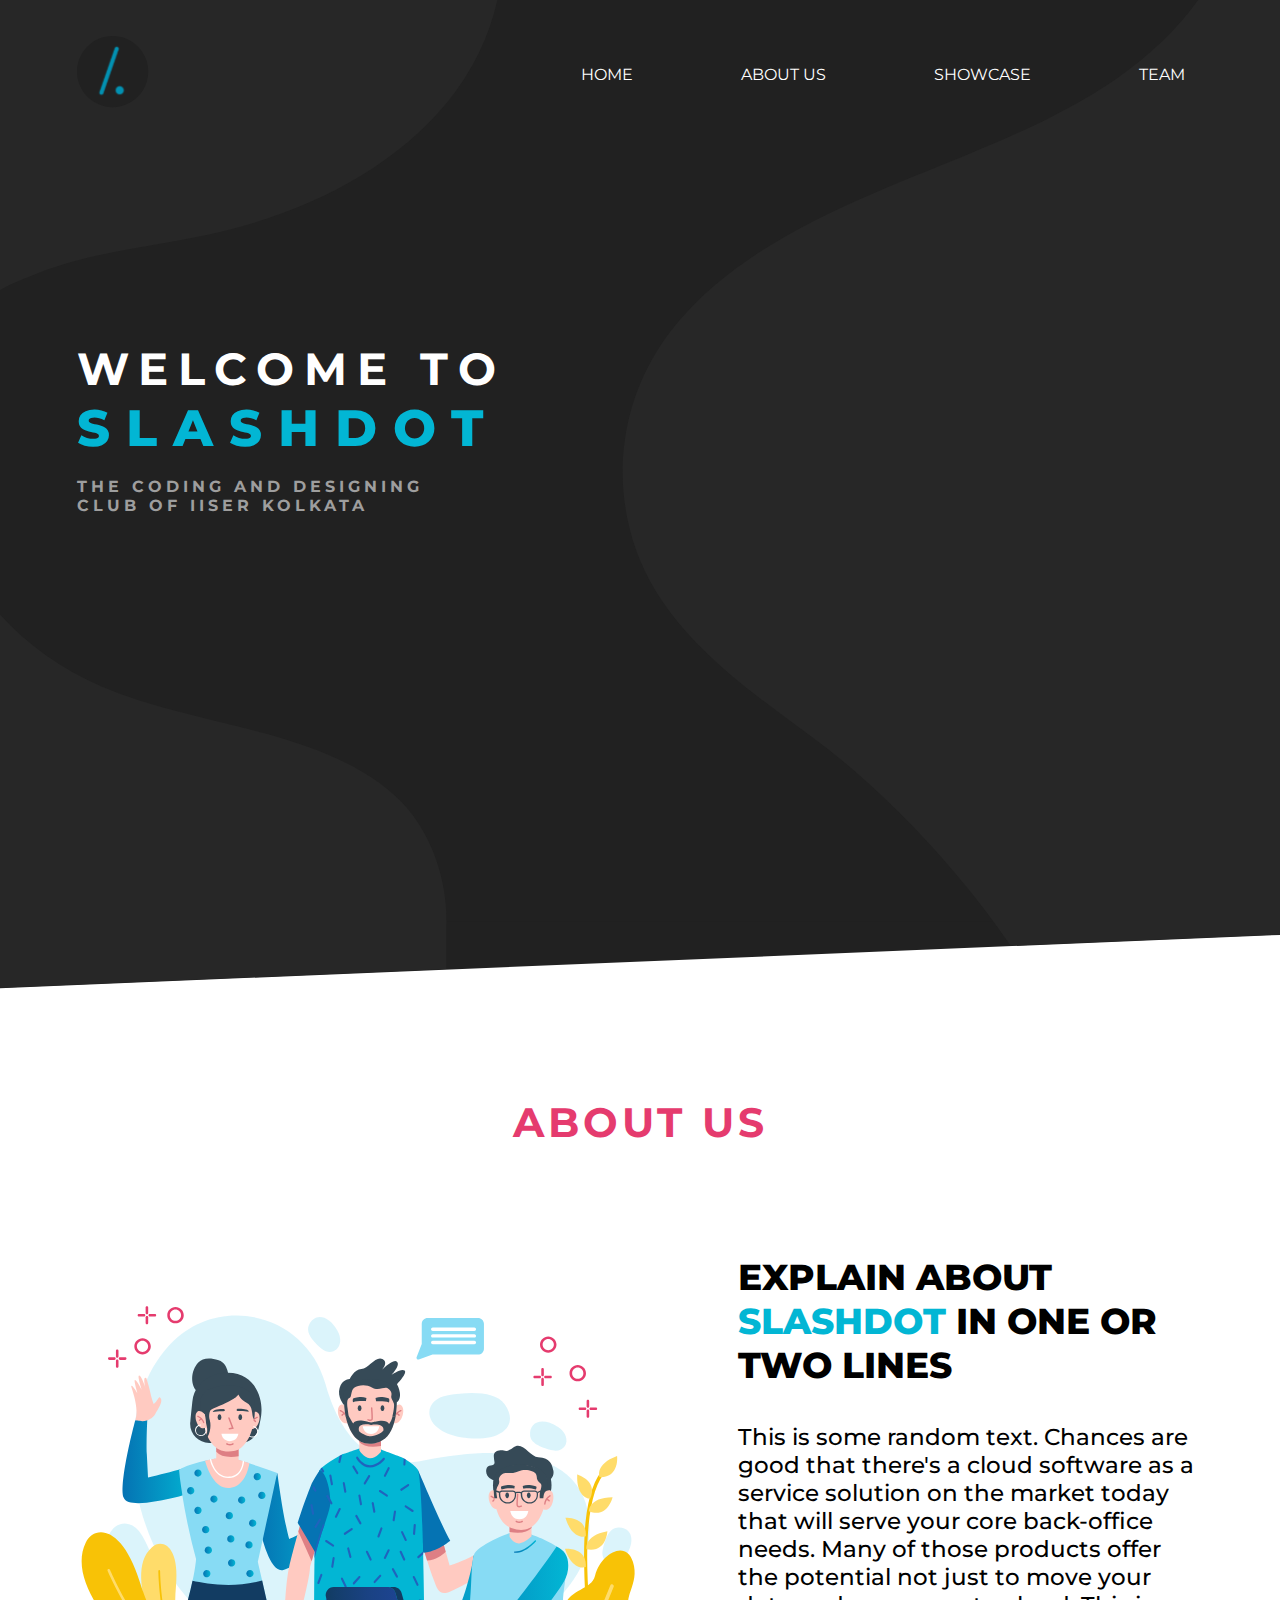
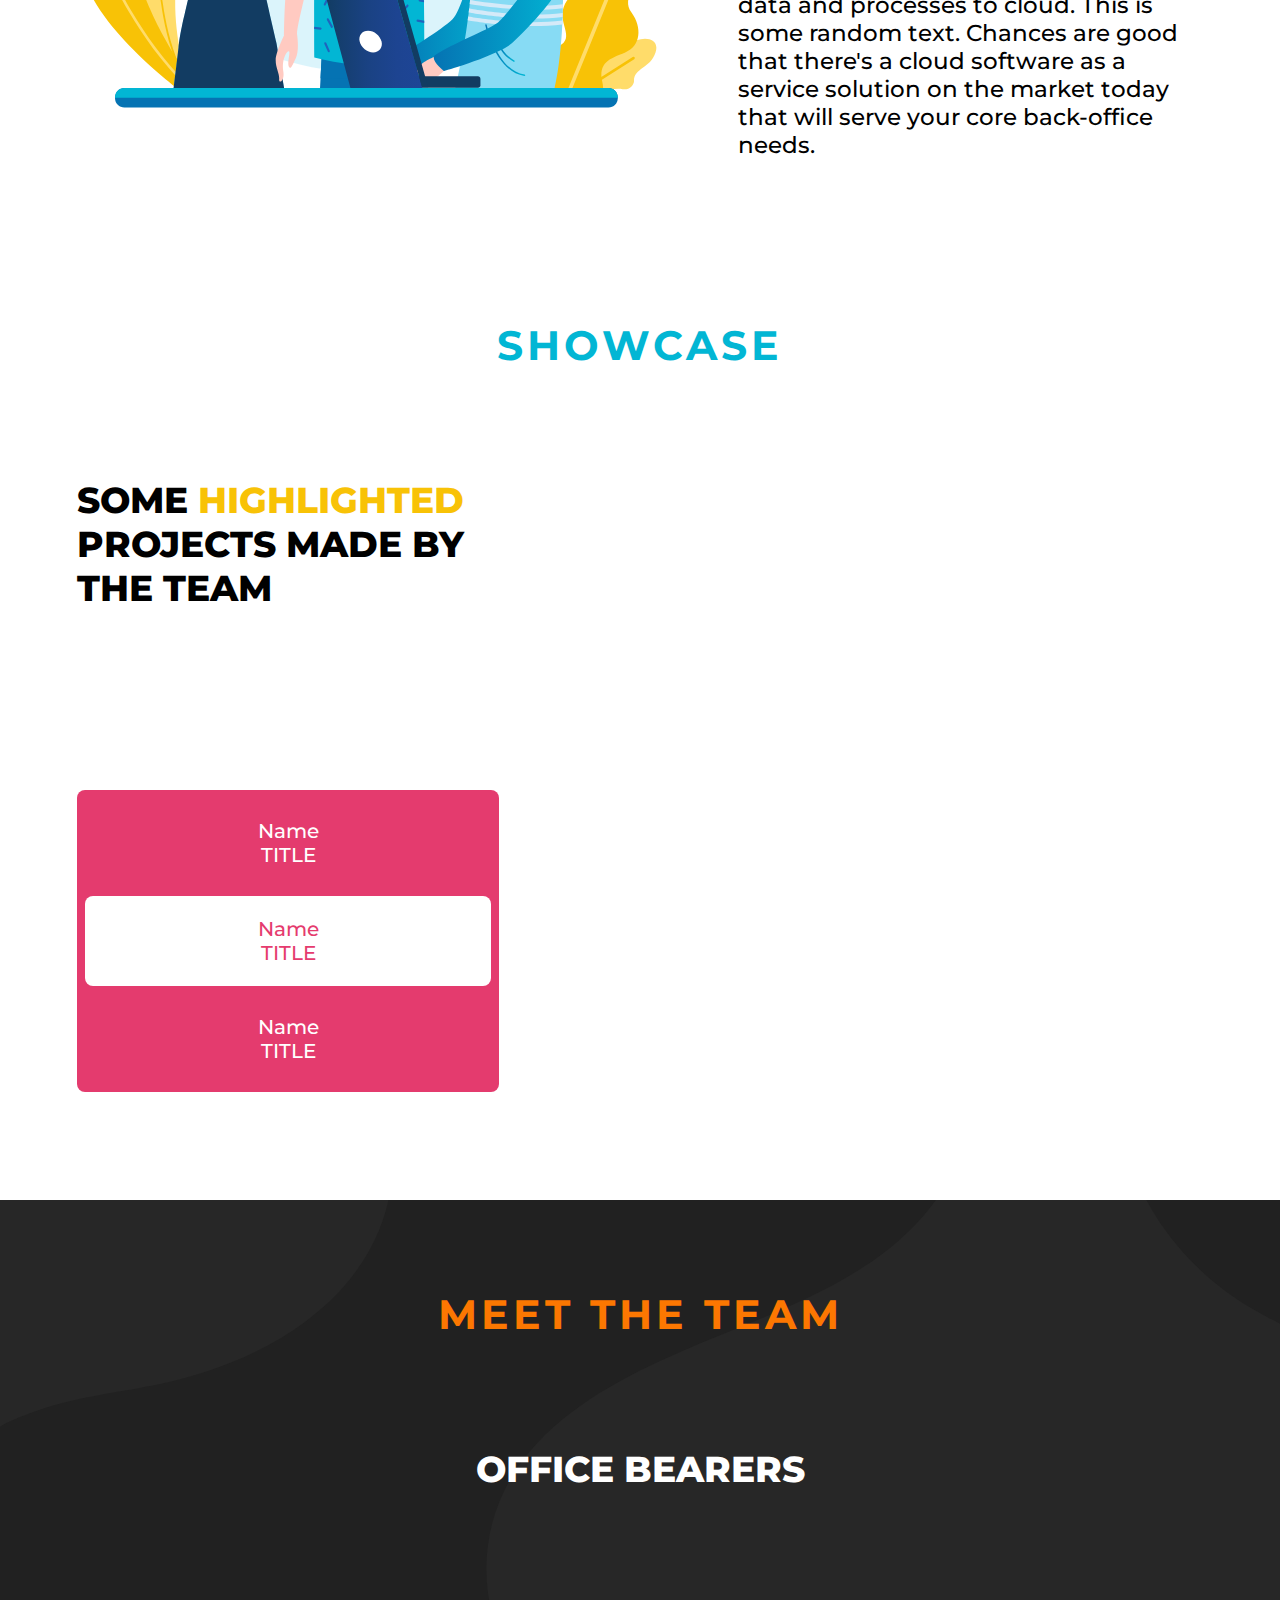
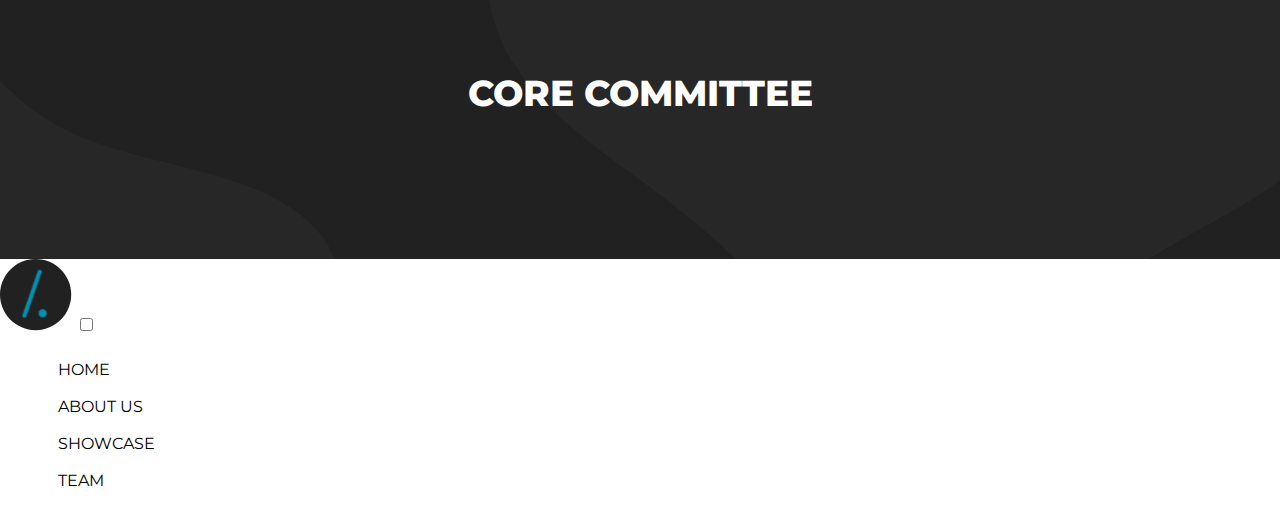
==== commit ffd5a82b: "." ====
--- a/index.html
+++ b/index.html
@@ -102,20 +102,22 @@
           <div class="reddish-bg section-heading-line"></div>
         </div>
         <div class="about">
-          <div class="section-header-txt about-header animate__animated wow animate__fadeInRight">
-            EXPLAIN ABOUT
-            <font class="bluishGrey">SLASHDOT</font> IN ONE OR TWO LINES
-          </div>
-          <div class="about-content animate__animated wow animate__fadeInRight">
-            This is some random text. Chances are good that there's a cloud
-            software as a service solution on the market today that will serve
-            your core back-office needs. Many of those products offer the
-            potential not just to move your data and processes to cloud. This is
-            some random text. Chances are good that there's a cloud software as
-            a service solution on the market today that will serve your core
-            back-office needs.
-          </div>
           <img class="animate__animated wow animate__fadeInLeft" src="./utils/images/section2.svg" alt="" />
+          <div style="display:flex;flex-direction:column;justify-content:space-between;width: 36%;">
+            <div class="section-header-txt about-header animate__animated wow animate__fadeInRight" style="padding:0 0 4vh 0;">
+              EXPLAIN ABOUT
+              <font class="bluishGrey">SLASHDOT</font> IN ONE OR TWO LINES
+            </div>
+            <div class="about-content animate__animated wow animate__fadeInRight">
+              This is some random text. Chances are good that there's a cloud
+              software as a service solution on the market today that will serve
+              your core back-office needs. Many of those products offer the
+              potential not just to move your data and processes to cloud. This is
+              some random text. Chances are good that there's a cloud software as
+              a service solution on the market today that will serve your core
+              back-office needs.
+            </div>
+          </div>
         </div>
       </div>
       <!-- showcase -->
--- a/css/homepage.css
+++ b/css/homepage.css
@@ -108,11 +108,15 @@
   height: 12vh;
 }
 .about {
-  display: grid;
+  display:flex;
+  flex-direction:row;
+  justify-content:space-evenly;
+  align-items:center;
+  /* display: grid;
   margin: 0 3vmax;
   align-items: center;
   grid-gap: 4vw;
-  grid-template-columns: 1fr 1fr;
+  grid-template-columns: 1fr 1fr; */
 }
 .about-content {
   font-size: 2.5vmin;
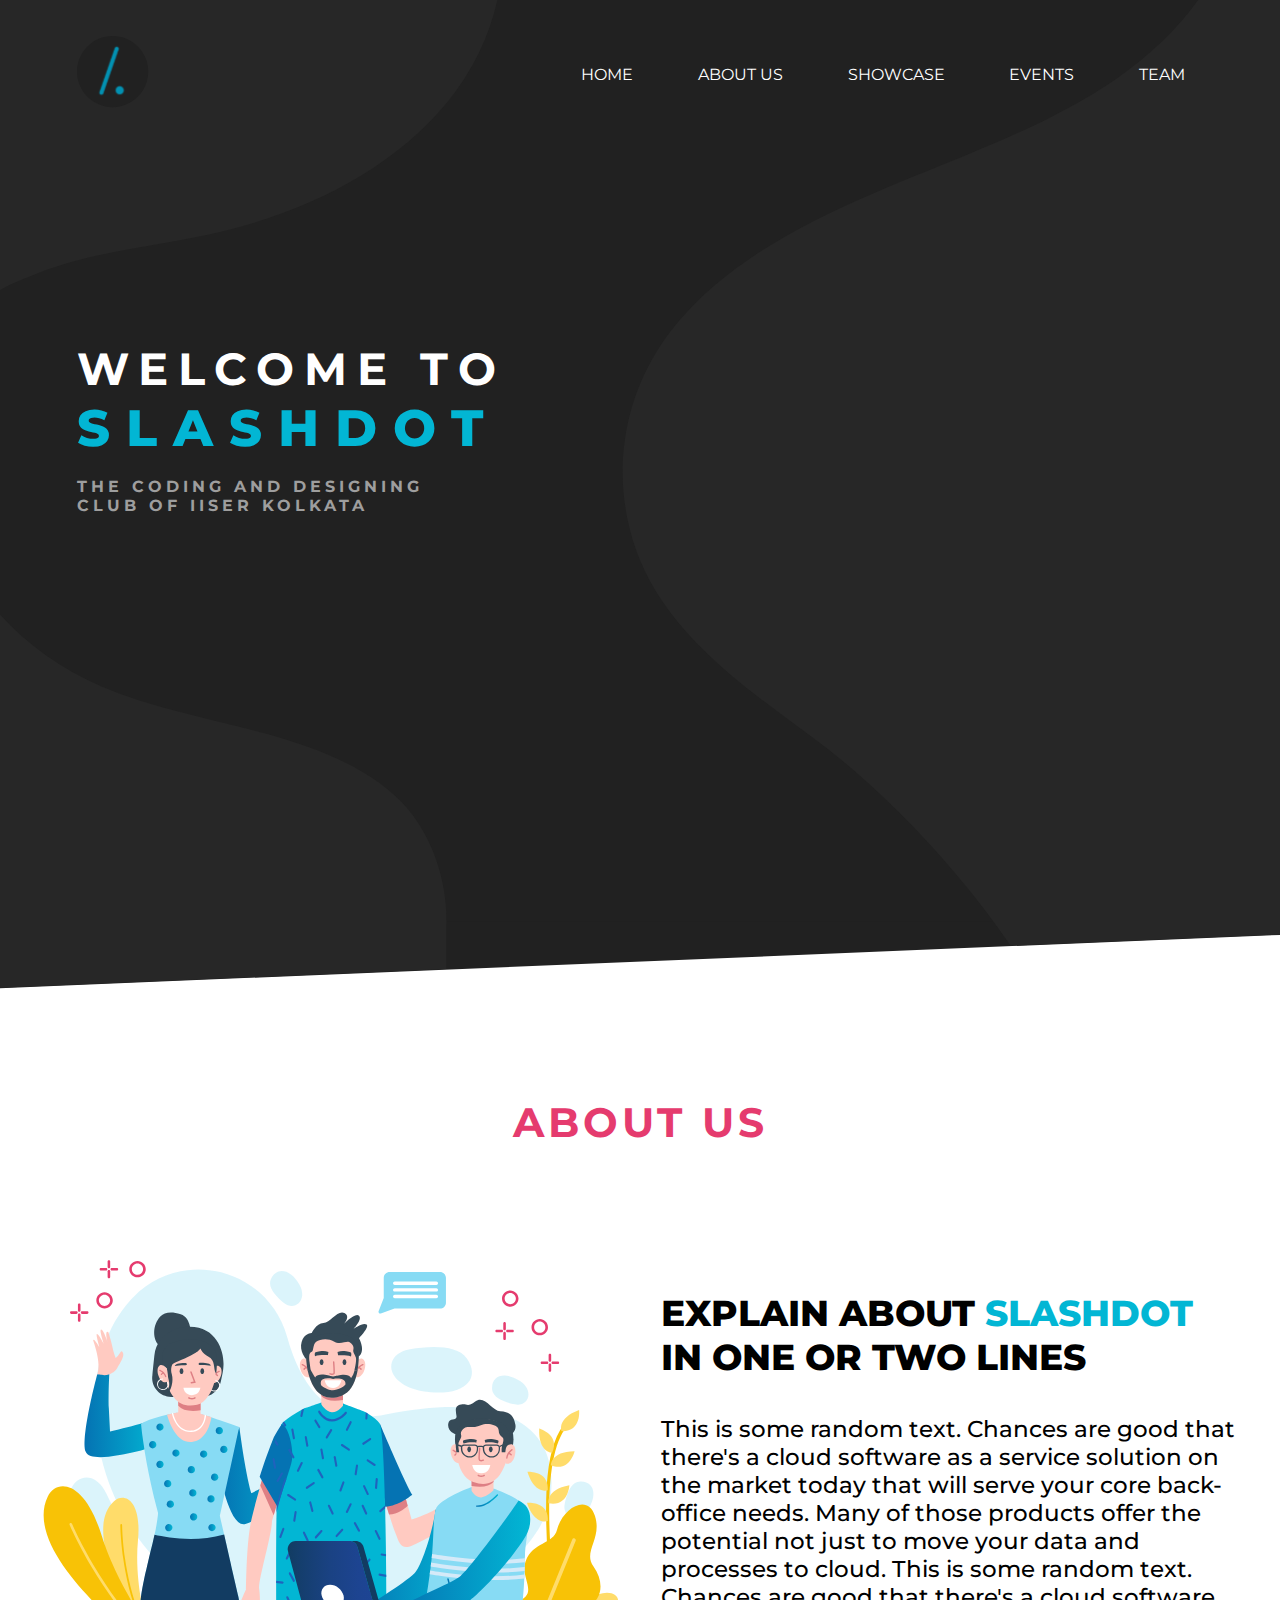
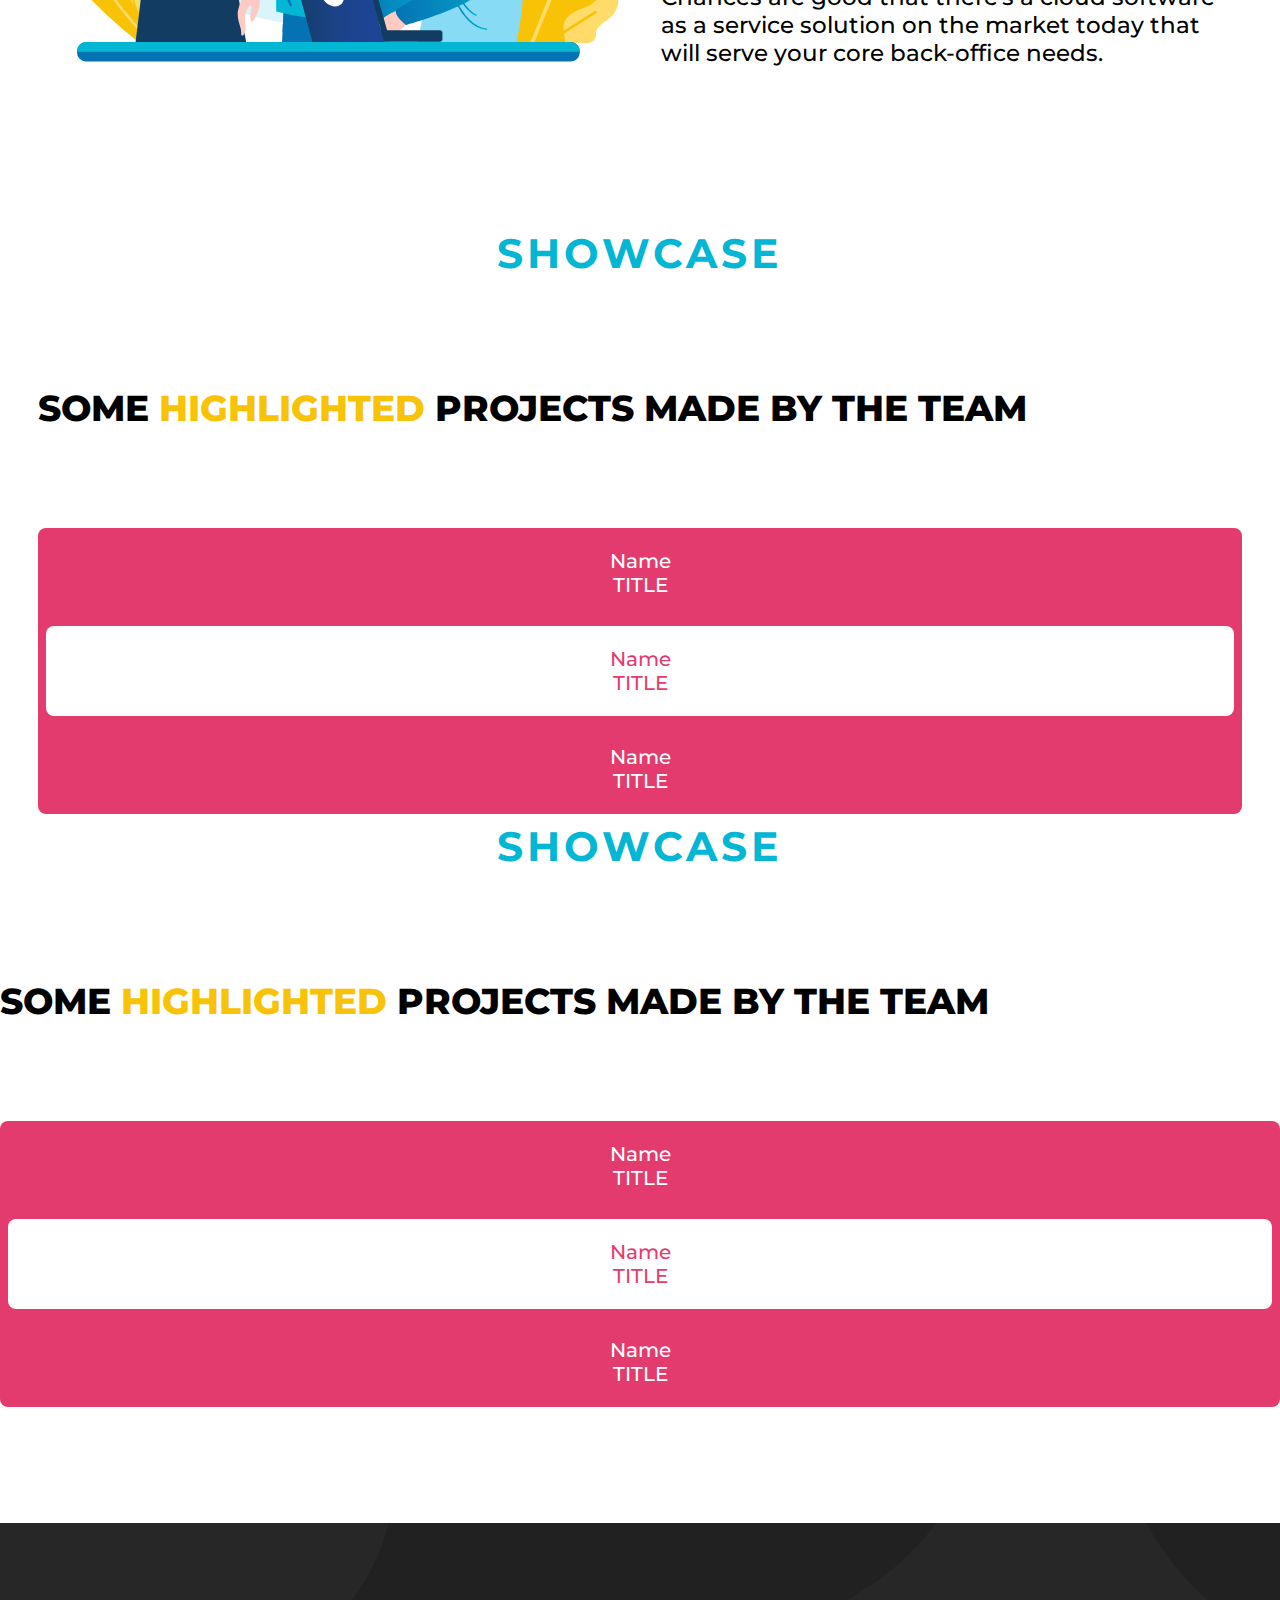
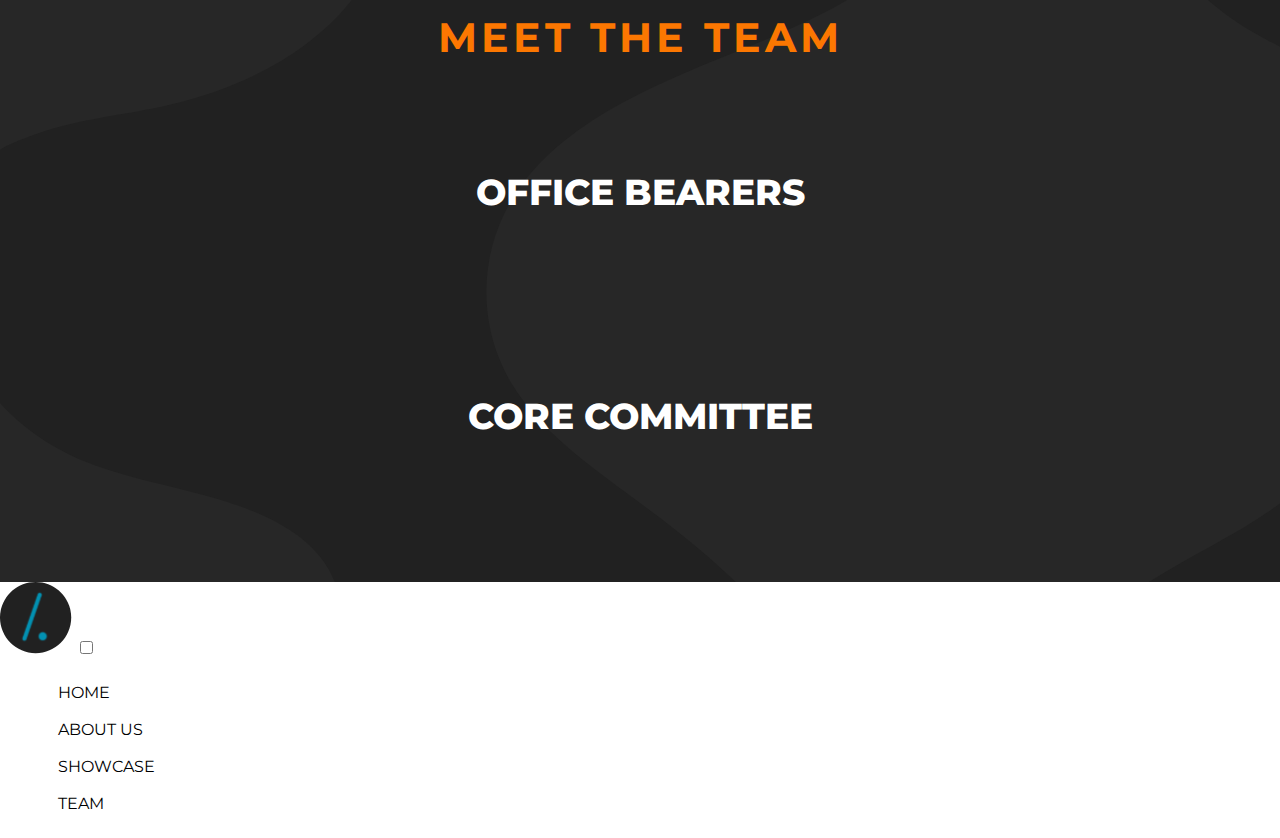
==== commit fa703ca5: "To Add Owl Carousel for the sliding projects part" ====
--- a/index.html
+++ b/index.html
@@ -25,7 +25,7 @@
     <div class="homepage">
       <!-- navbar -->
       <div class="desktop">
-        <div class="navbar animate__animated animate__fadeInDown">
+        <div id="nav-bar-id" class="navbar animate__animated animate__fadeInDown">
           <div>
             <img class="navLogo" src="../utils/images/logo.svg" alt="" />
           </div>
@@ -50,6 +50,13 @@
               id="navShowcase"
             >
               <a href="./nav/showcase.html">SHOWCASE</a>
+            </div>
+            <div
+              class="navOptions"
+              onclick="navclick('navEvents')"
+              id="navEvents"
+            >
+              <a href="./events.html">EVENTS</a>
             </div>
             <div class="navOptions" onclick="navclick('navTeam')" id="navTeam">
               <a href="#team">TEAM</a>
@@ -103,8 +110,8 @@
         </div>
         <div class="about">
           <img class="animate__animated wow animate__fadeInLeft" src="./utils/images/section2.svg" alt="" />
-          <div style="display:flex;flex-direction:column;justify-content:space-between;width: 36%;">
-            <div class="section-header-txt about-header animate__animated wow animate__fadeInRight" style="padding:0 0 4vh 0;">
+          <div class="about-text">
+            <div class="section-header-txt about-header animate__animated wow animate__fadeInRight" style="padding:4vh 0px 4vh 0;">
               EXPLAIN ABOUT
               <font class="bluishGrey">SLASHDOT</font> IN ONE OR TWO LINES
             </div>
@@ -122,32 +129,81 @@
       </div>
       <!-- showcase -->
       <div class="showcase-spacer"></div>
-      <div id="showcase" class="showcase">
-        <div class="bluishGrey section-heading animate__animated wow animate__fadeInDown style="">
-          <div class="bluishGrey-bg section-heading-line"></div>
-          &nbsp&nbsp&nbspSHOWCASE&nbsp&nbsp&nbsp
-          <div class="bluishGrey-bg section-heading-line"></div>
-        </div>
-        <div class="showcaseCont">
-          <div class="section-header-txt animate__animated wow animate__fadeInLeft">
+      <div class="desktop">
+        <div id="showcase" class="showcase">
+          <div class="bluishGrey section-heading animate__animated wow animate__fadeInDown">
+            <div class="bluishGrey-bg section-heading-line"></div>
+            &nbsp&nbsp&nbspSHOWCASE&nbsp&nbsp&nbsp
+            <div class="bluishGrey-bg section-heading-line"></div>
+          </div>
+          <div class="showcase-content">
+            <div class="showcase-text" >
+              <div class="section-header-txt animate__animated wow animate__fadeInLeft" style="padding:0 0 10vh 0;">
+                SOME
+                <font class="orangishLite"> HIGHLIGHTED </font>
+                PROJECTS MADE BY THE TEAM
+              </div>
+              <div class="showcase-buttons animate__animated wow animate__fadeInLeft">
+                <div 
+                  class="showcase-button animate__animated wow animate__fadeInLeft" 
+                  data-wow-delay="0.1s"
+                  value="red">
+                  <div class="white">Name</div>
+                  <div class="white">TITLE</div>
+                </div>
+                <div
+                  class="showcase-button animate__animated wow animate__fadeInLeft" 
+                  data-wow-delay="0.3s"
+                  value="white"
+                  style="background: white">
+                  
+                  <div class="reddish">Name</div>
+                  <div class="reddish">TITLE</div>
+                </div>
+                <div 
+                  class="showcase-button animate__animated wow animate__fadeInLeft" 
+                  data-wow-delay="0.5s" 
+                  value="red">
+                  <div class="white">Name</div>
+                  <div class="white">TITLE</div>
+                </div>
+              </div>
+            </div>
+            <div
+              class="showcase-image animate__animated wow animate__fadeIn"
+              style="background-image: url(./utils/images/projects/project_b.png)">
+            </div>
+          </div>
+        </div>
+      </div>
+      <div class="phone">
+        <div id="showcase" class="showcase-phone">
+          <div class="bluishGrey section-heading animate__animated wow animate__fadeInDown">
+            <div class="bluishGrey-bg section-heading-line"></div>
+            &nbsp&nbsp&nbspSHOWCASE&nbsp&nbsp&nbsp
+            <div class="bluishGrey-bg section-heading-line"></div>
+          </div>
+          <!-- TODO : Use Owl Carousel 2 for adding a sliding animation -->
+          <div class="section-header-txt animate__animated wow animate__fadeInLeft" style="padding:0 0 10vh 0;">
             SOME
             <font class="orangishLite"> HIGHLIGHTED </font>
             PROJECTS MADE BY THE TEAM
           </div>
           <div
             class="showcase-image animate__animated wow animate__fadeIn"
-            style="background-image: url(./utils/images/projects/project_b.png)"></div>
+            style="background-image: url(./utils/images/projects/project_b.png)">
+          </div>
           <div class="showcase-buttons animate__animated wow animate__fadeInLeft">
             <div 
               class="showcase-button animate__animated wow animate__fadeInLeft" 
-              data-wow-delay="0.2s"
+              data-wow-delay="0.1s"
               value="red">
               <div class="white">Name</div>
               <div class="white">TITLE</div>
             </div>
             <div
               class="showcase-button animate__animated wow animate__fadeInLeft" 
-              data-wow-delay="0.4s"
+              data-wow-delay="0.3s"
               value="white"
               style="background: white">
               
@@ -156,11 +212,15 @@
             </div>
             <div 
               class="showcase-button animate__animated wow animate__fadeInLeft" 
-              data-wow-delay="0.6s" 
+              data-wow-delay="0.5s" 
               value="red">
               <div class="white">Name</div>
               <div class="white">TITLE</div>
             </div>
+          </div>
+          <div class="showcase-text" >
+            
+            
           </div>
         </div>
       </div>
@@ -197,7 +257,7 @@
     <!-- mobile version -->
     <!-- navbar phone -->
     <div class="phone">
-      <nav>
+      <nav class="phone-navbar">
         <img class="navLogo" src="../utils/images/logo.svg" alt="" />
 
         <input id="nav-toggle" type="checkbox" />
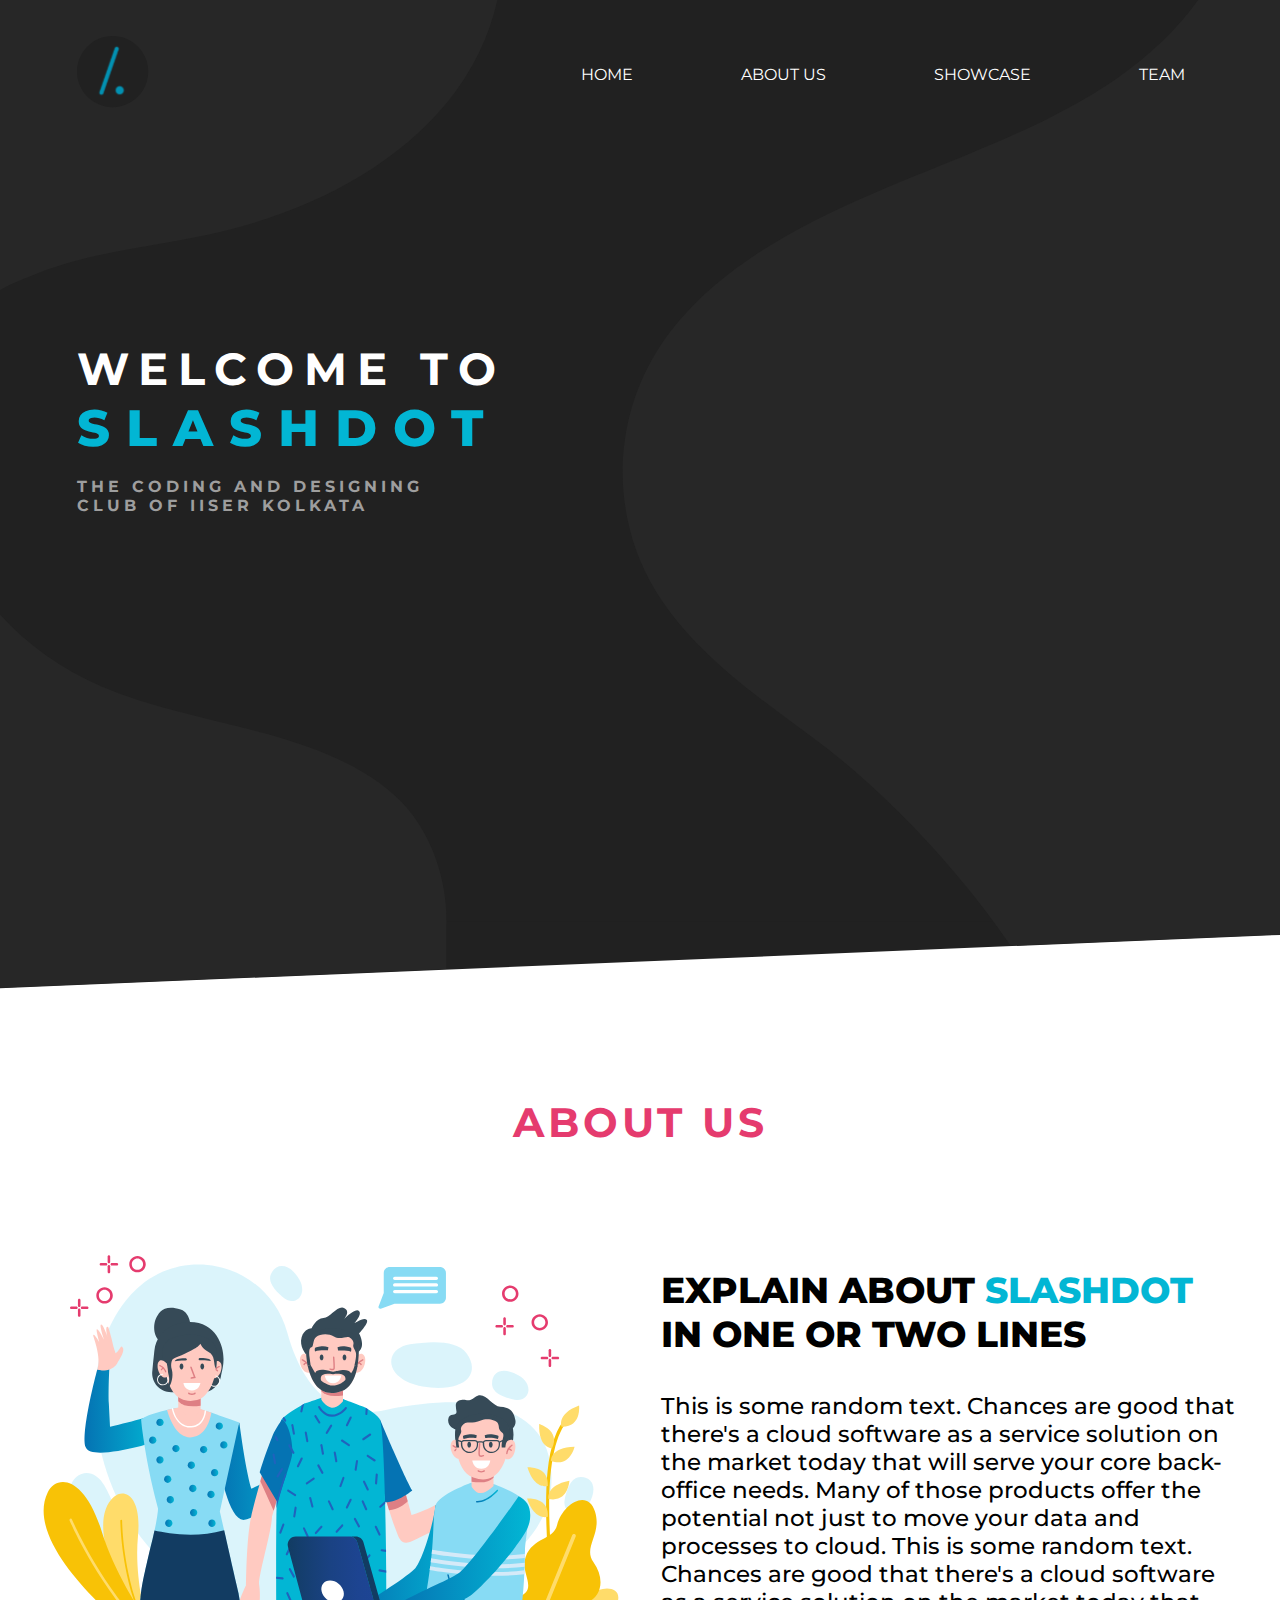
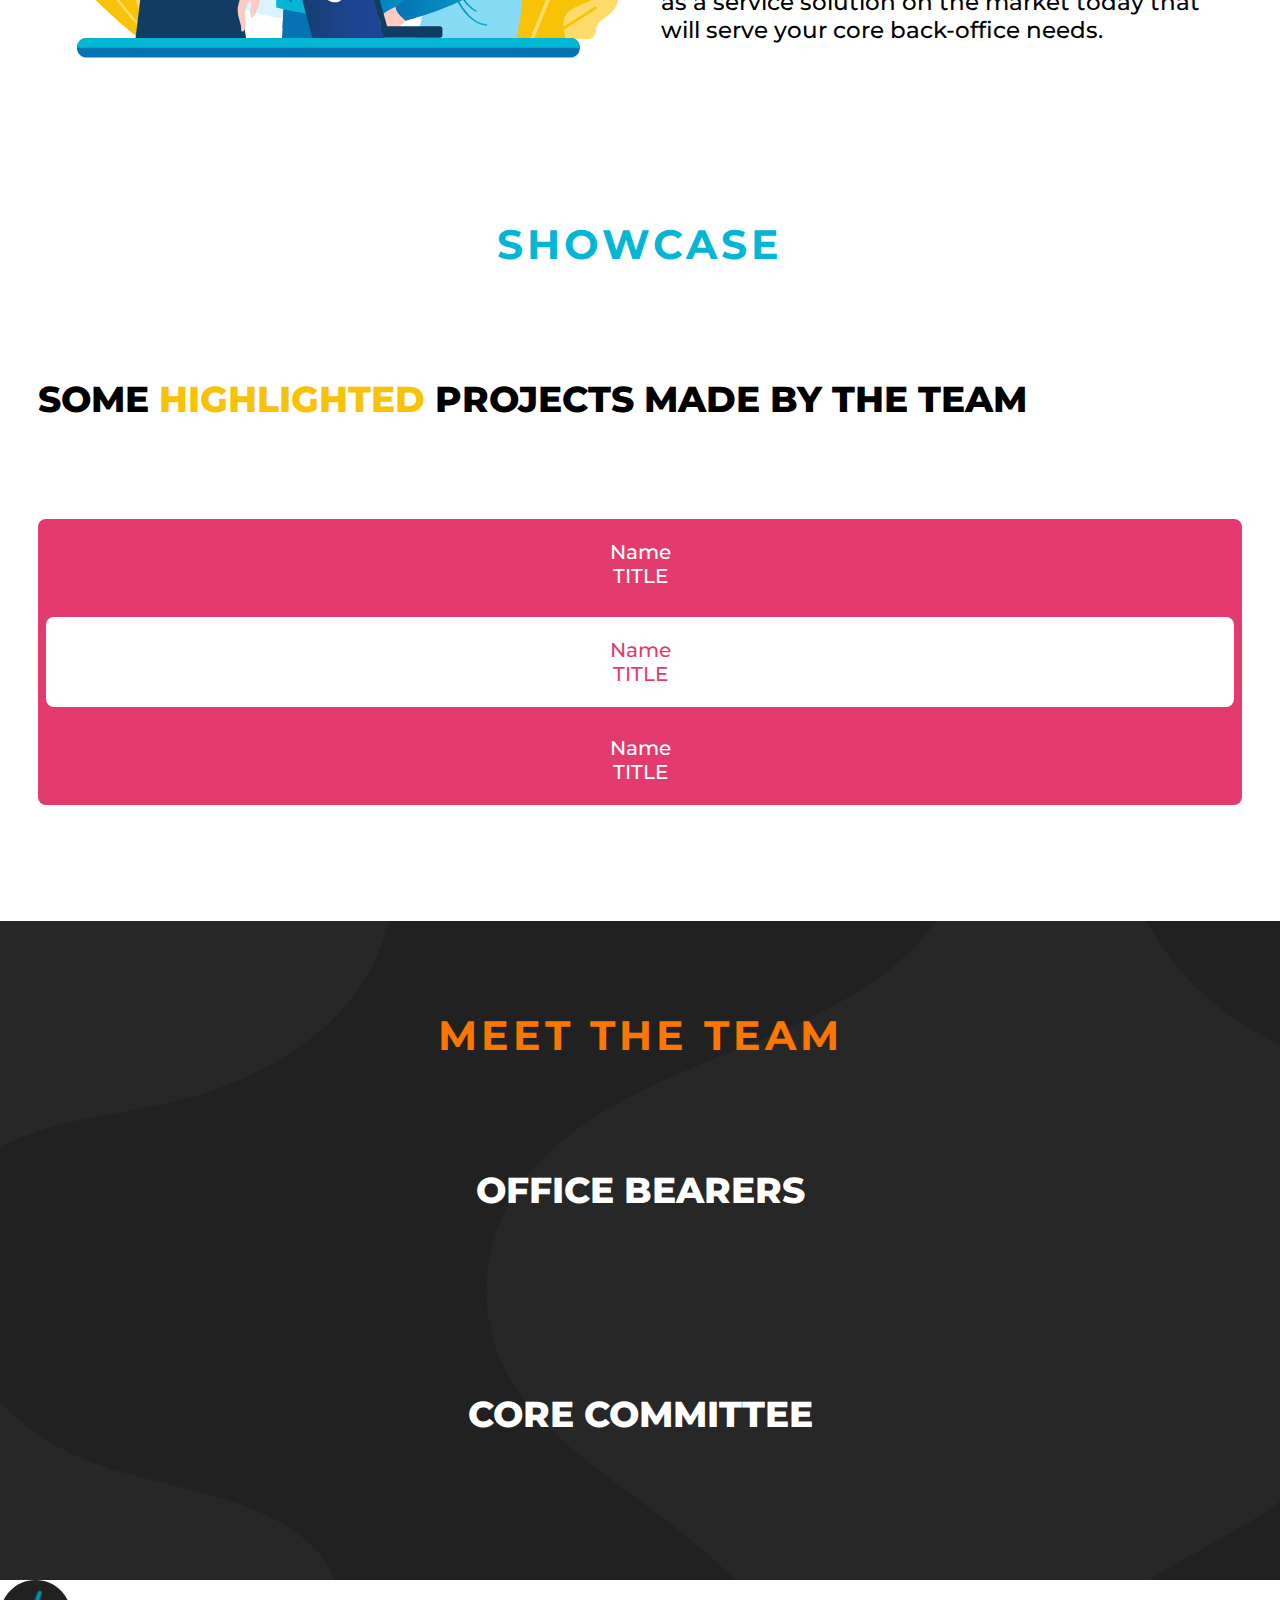
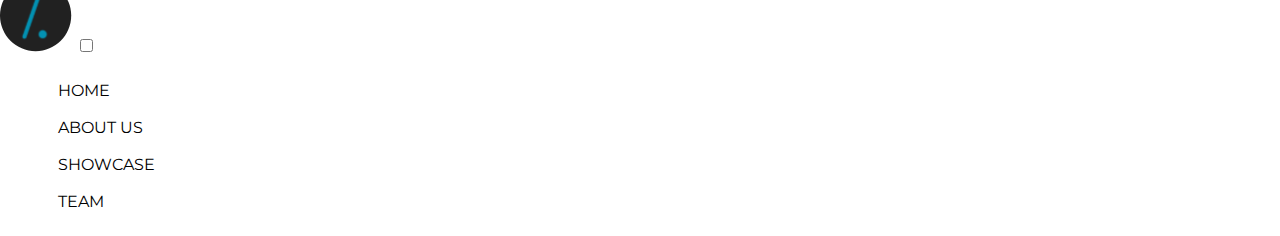
==== commit 913d573d: "some fixes" ====
--- a/index.html
+++ b/index.html
@@ -27,7 +27,7 @@
       <div class="desktop">
         <div id="nav-bar-id" class="navbar animate__animated animate__fadeInDown">
           <div>
-            <img class="navLogo" src="../utils/images/logo.svg" alt="" />
+            <img class="navLogo" src="./utils/images/logo.svg" alt="" />
           </div>
           <div class="navOptionCont white">
             <div
@@ -35,7 +35,7 @@
               onclick="navclick('navHome')"
               id="navHome"
             >
-              <a href="/">HOME</a>
+              <a href="#">HOME</a>
             </div>
             <div
               class="navOptions"
@@ -49,14 +49,7 @@
               onclick="navclick('navShowcase')"
               id="navShowcase"
             >
-              <a href="./nav/showcase.html">SHOWCASE</a>
-            </div>
-            <div
-              class="navOptions"
-              onclick="navclick('navEvents')"
-              id="navEvents"
-            >
-              <a href="./events.html">EVENTS</a>
+              <a href="nav/showcase.html">SHOWCASE</a>
             </div>
             <div class="navOptions" onclick="navclick('navTeam')" id="navTeam">
               <a href="#team">TEAM</a>
@@ -96,7 +89,7 @@
               THE CODING AND DESIGNING CLUB OF IISER KOLKATA
             </div>
           </div>
-            <img class="heroImg animate__animated wow animate__zoomIn"  src="./utils/images/section1.svg" alt="" />
+            <img class="heroImg animate__animated wow animate__zoomIn"  src="utils/images/section1.svg" alt="" />
         </div>
       </div>
       <!-- about section -->
@@ -109,9 +102,9 @@
           <div class="reddish-bg section-heading-line"></div>
         </div>
         <div class="about">
-          <img class="animate__animated wow animate__fadeInLeft" src="./utils/images/section2.svg" alt="" />
+          <img class="animate__animated wow animate__fadeInLeft" src="utils/images/section2.svg" alt="" />
           <div class="about-text">
-            <div class="section-header-txt about-header animate__animated wow animate__fadeInRight" style="padding:4vh 0px 4vh 0;">
+            <div class="section-header-txt about-header animate__animated wow animate__fadeInRight" style="padding:0 0 4vh 0;">
               EXPLAIN ABOUT
               <font class="bluishGrey">SLASHDOT</font> IN ONE OR TWO LINES
             </div>
@@ -129,98 +122,48 @@
       </div>
       <!-- showcase -->
       <div class="showcase-spacer"></div>
-      <div class="desktop">
-        <div id="showcase" class="showcase">
-          <div class="bluishGrey section-heading animate__animated wow animate__fadeInDown">
-            <div class="bluishGrey-bg section-heading-line"></div>
-            &nbsp&nbsp&nbspSHOWCASE&nbsp&nbsp&nbsp
-            <div class="bluishGrey-bg section-heading-line"></div>
-          </div>
-          <div class="showcase-content">
-            <div class="showcase-text" >
-              <div class="section-header-txt animate__animated wow animate__fadeInLeft" style="padding:0 0 10vh 0;">
-                SOME
-                <font class="orangishLite"> HIGHLIGHTED </font>
-                PROJECTS MADE BY THE TEAM
+      <div id="showcase" class="showcase">
+        <div class="bluishGrey section-heading animate__animated wow animate__fadeInDown">
+          <div class="bluishGrey-bg section-heading-line"></div>
+          &nbsp&nbsp&nbspSHOWCASE&nbsp&nbsp&nbsp
+          <div class="bluishGrey-bg section-heading-line"></div>
+        </div>
+        <div class="showcase-content">
+          <div class="showcase-text" >
+            <div class="section-header-txt animate__animated wow animate__fadeInLeft" style="padding:0 0 10vh 0;">
+              SOME
+              <font class="orangishLite"> HIGHLIGHTED </font>
+              PROJECTS MADE BY THE TEAM
+            </div>
+            <div class="showcase-buttons animate__animated wow animate__fadeInLeft">
+              <div 
+                class="showcase-button animate__animated wow animate__fadeInLeft" 
+                data-wow-delay="0.1s"
+                value="red">
+                <div class="white">Name</div>
+                <div class="white">TITLE</div>
               </div>
-              <div class="showcase-buttons animate__animated wow animate__fadeInLeft">
-                <div 
-                  class="showcase-button animate__animated wow animate__fadeInLeft" 
-                  data-wow-delay="0.1s"
-                  value="red">
-                  <div class="white">Name</div>
-                  <div class="white">TITLE</div>
-                </div>
-                <div
-                  class="showcase-button animate__animated wow animate__fadeInLeft" 
-                  data-wow-delay="0.3s"
-                  value="white"
-                  style="background: white">
-                  
-                  <div class="reddish">Name</div>
-                  <div class="reddish">TITLE</div>
-                </div>
-                <div 
-                  class="showcase-button animate__animated wow animate__fadeInLeft" 
-                  data-wow-delay="0.5s" 
-                  value="red">
-                  <div class="white">Name</div>
-                  <div class="white">TITLE</div>
-                </div>
+              <div
+                class="showcase-button animate__animated wow animate__fadeInLeft" 
+                data-wow-delay="0.3s"
+                value="white"
+                style="background: white">
+                
+                <div class="reddish">Name</div>
+                <div class="reddish">TITLE</div>
               </div>
-            </div>
-            <div
-              class="showcase-image animate__animated wow animate__fadeIn"
-              style="background-image: url(./utils/images/projects/project_b.png)">
-            </div>
-          </div>
-        </div>
-      </div>
-      <div class="phone">
-        <div id="showcase" class="showcase-phone">
-          <div class="bluishGrey section-heading animate__animated wow animate__fadeInDown">
-            <div class="bluishGrey-bg section-heading-line"></div>
-            &nbsp&nbsp&nbspSHOWCASE&nbsp&nbsp&nbsp
-            <div class="bluishGrey-bg section-heading-line"></div>
-          </div>
-          <!-- TODO : Use Owl Carousel 2 for adding a sliding animation -->
-          <div class="section-header-txt animate__animated wow animate__fadeInLeft" style="padding:0 0 10vh 0;">
-            SOME
-            <font class="orangishLite"> HIGHLIGHTED </font>
-            PROJECTS MADE BY THE TEAM
+              <div 
+                class="showcase-button animate__animated wow animate__fadeInLeft" 
+                data-wow-delay="0.5s" 
+                value="red">
+                <div class="white">Name</div>
+                <div class="white">TITLE</div>
+              </div>
+            </div>
           </div>
           <div
             class="showcase-image animate__animated wow animate__fadeIn"
             style="background-image: url(./utils/images/projects/project_b.png)">
-          </div>
-          <div class="showcase-buttons animate__animated wow animate__fadeInLeft">
-            <div 
-              class="showcase-button animate__animated wow animate__fadeInLeft" 
-              data-wow-delay="0.1s"
-              value="red">
-              <div class="white">Name</div>
-              <div class="white">TITLE</div>
-            </div>
-            <div
-              class="showcase-button animate__animated wow animate__fadeInLeft" 
-              data-wow-delay="0.3s"
-              value="white"
-              style="background: white">
-              
-              <div class="reddish">Name</div>
-              <div class="reddish">TITLE</div>
-            </div>
-            <div 
-              class="showcase-button animate__animated wow animate__fadeInLeft" 
-              data-wow-delay="0.5s" 
-              value="red">
-              <div class="white">Name</div>
-              <div class="white">TITLE</div>
-            </div>
-          </div>
-          <div class="showcase-text" >
-            
-            
           </div>
         </div>
       </div>
@@ -257,16 +200,16 @@
     <!-- mobile version -->
     <!-- navbar phone -->
     <div class="phone">
-      <nav class="phone-navbar">
-        <img class="navLogo" src="../utils/images/logo.svg" alt="" />
+      <nav>
+        <img class="navLogo" src="./utils/images/logo.svg" alt="" />
 
         <input id="nav-toggle" type="checkbox" />
         <ul class="links">
           <div class="navOptions" onclick="navclick('navHome')" id="navHome">
-            <a href="/">HOME</a>
+            <a href="#">HOME</a>
           </div>
           <div class="navOptions" onclick="navclick('navAbout')" id="navAbout">
-            <a href="./about.html">ABOUT US</a>
+            <a href="#about">ABOUT US</a>
           </div>
           <div
             class="navOptions active"
@@ -276,7 +219,7 @@
             <a href="./nav/showcase.html">SHOWCASE</a>
           </div>
           <div class="navOptions" onclick="navclick('navTeam')" id="navTeam">
-            <a href="./team.html">TEAM</a>
+            <a href="#team">TEAM</a>
           </div>
         </ul>
         <label for="nav-toggle" class="icon-burger">
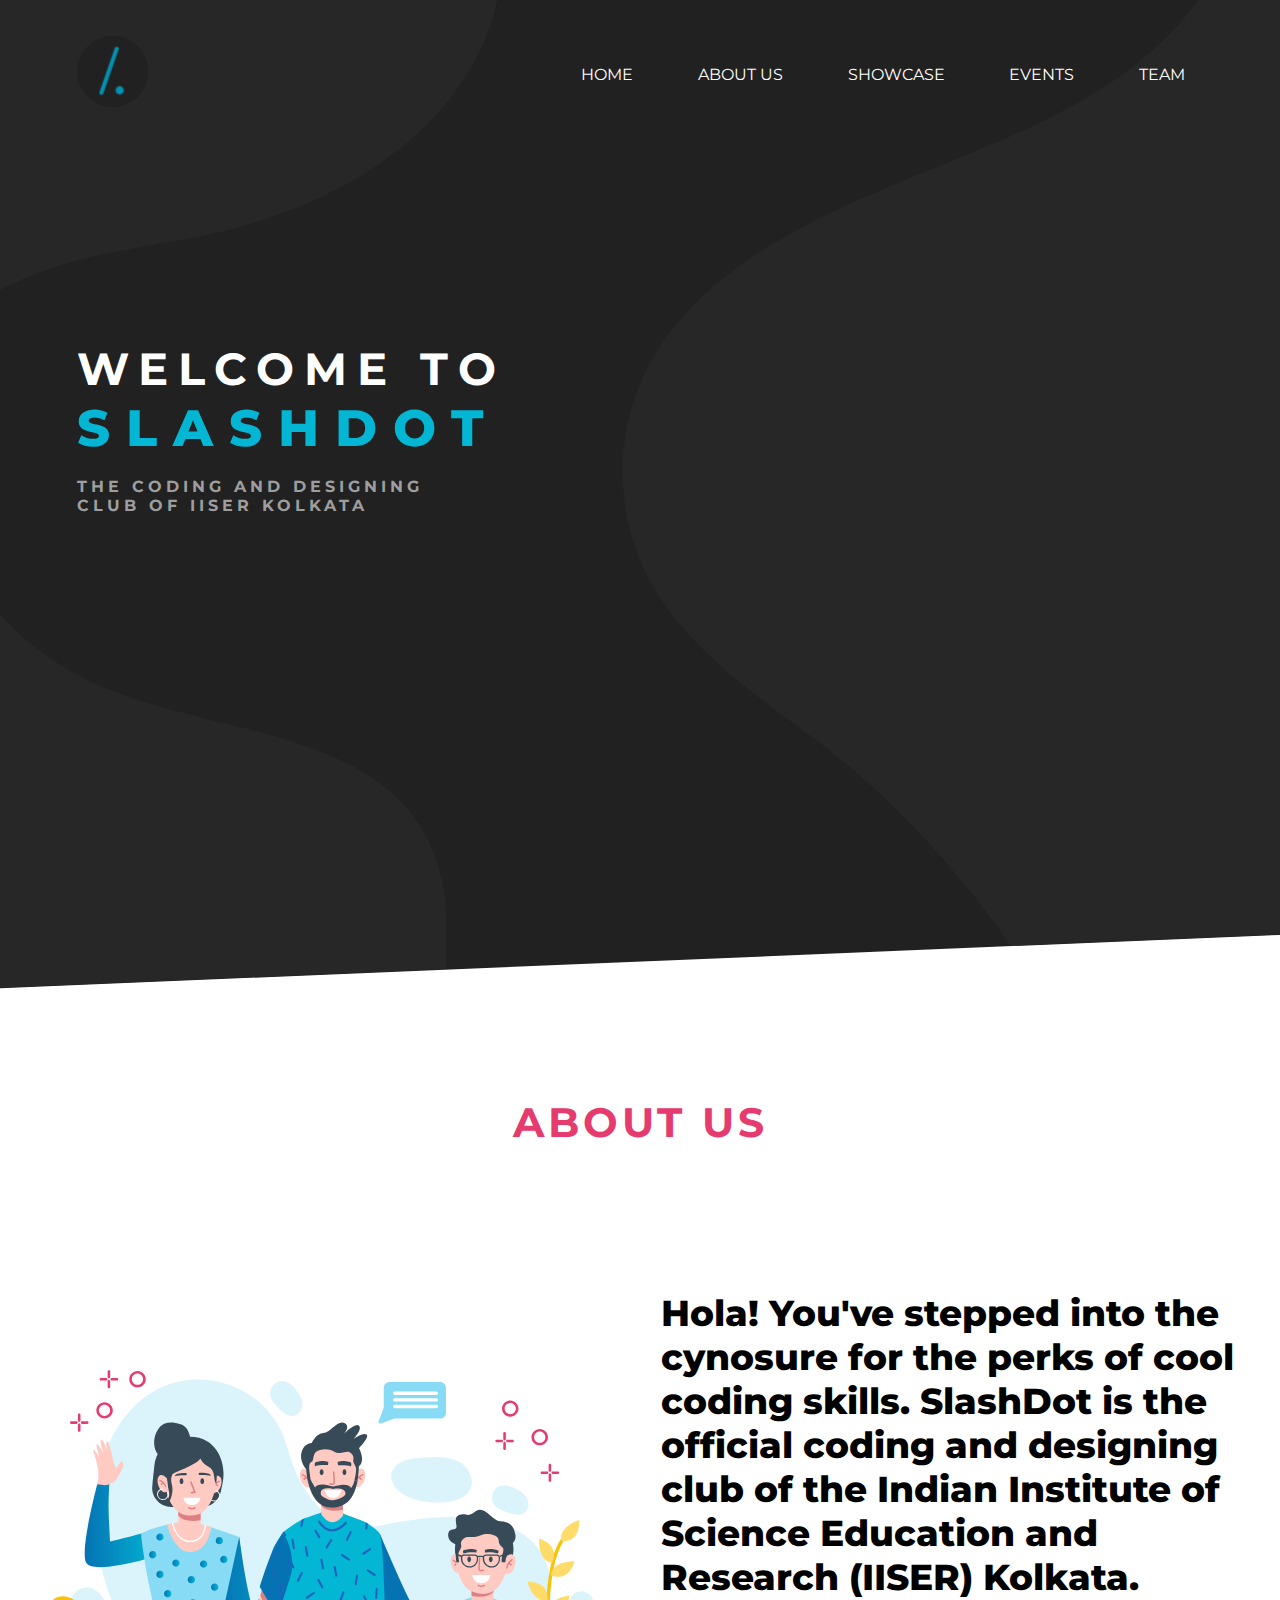
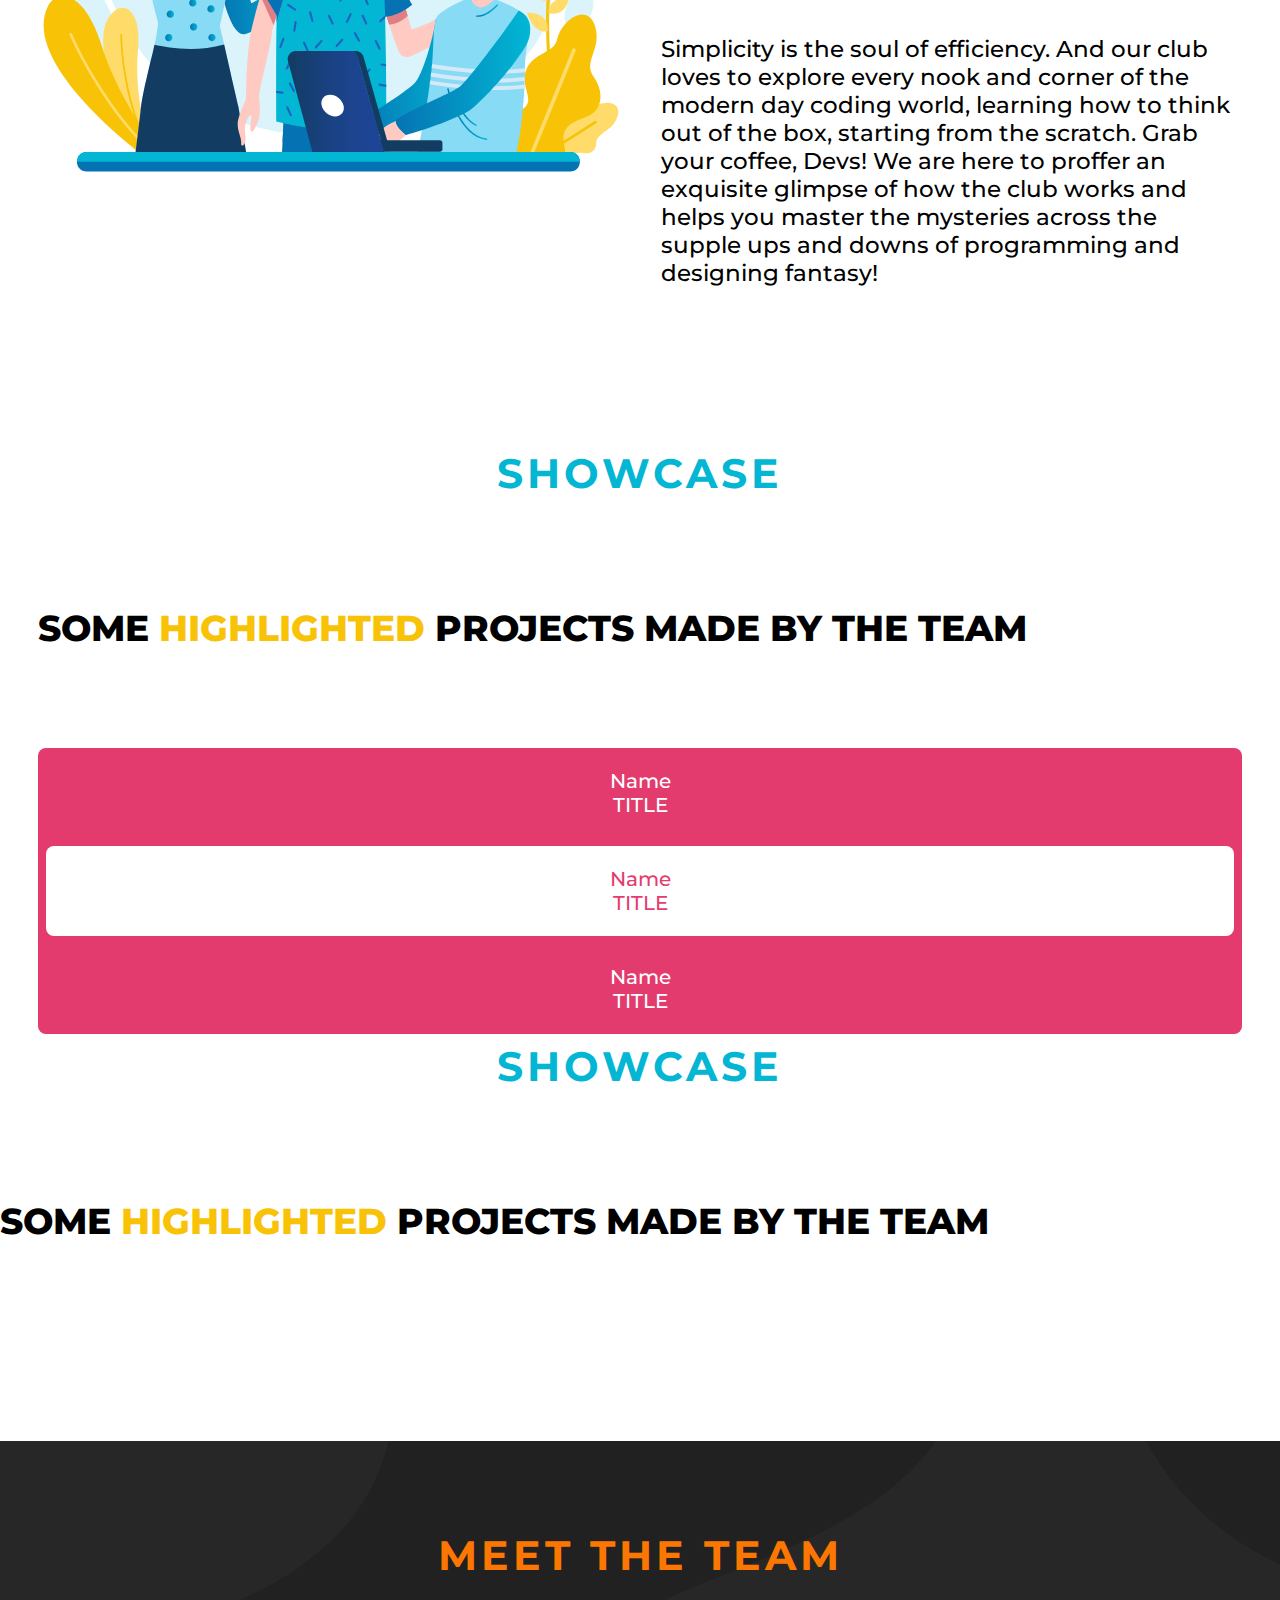
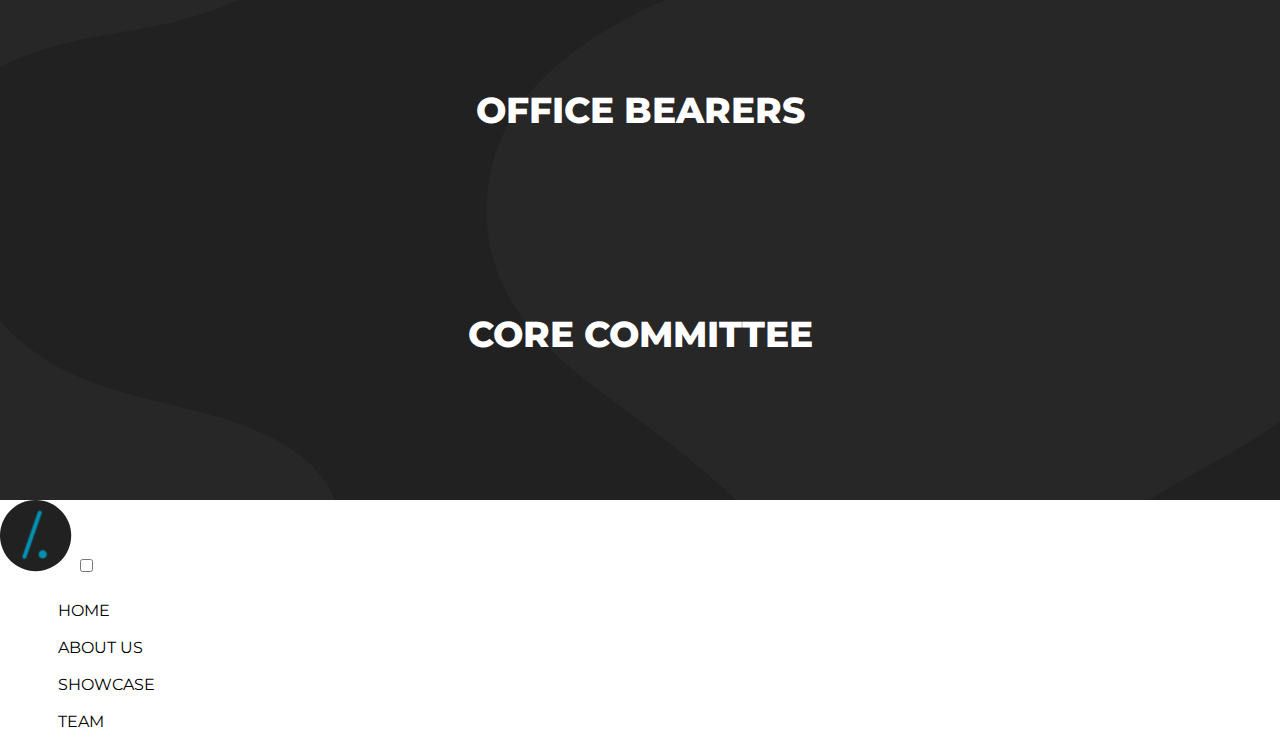
==== commit 993e0715: "Merge pull request #19 from slashdot-iiserk/optimizations" ====
--- a/index.html
+++ b/index.html
@@ -51,6 +51,13 @@
             >
               <a href="nav/showcase.html">SHOWCASE</a>
             </div>
+            <div
+              class="navOptions"
+              onclick="navclick('navEvents')"
+              id="navEvents"
+            >
+              <a href="./events.html">EVENTS</a>
+            </div>
             <div class="navOptions" onclick="navclick('navTeam')" id="navTeam">
               <a href="#team">TEAM</a>
             </div>
@@ -104,66 +111,91 @@
         <div class="about">
           <img class="animate__animated wow animate__fadeInLeft" src="utils/images/section2.svg" alt="" />
           <div class="about-text">
-            <div class="section-header-txt about-header animate__animated wow animate__fadeInRight" style="padding:0 0 4vh 0;">
-              EXPLAIN ABOUT
-              <font class="bluishGrey">SLASHDOT</font> IN ONE OR TWO LINES
+            <!-- ! Reduce the Font Size and convert to Italics -->
+            <div class="section-header-txt about-header animate__animated wow animate__fadeInRight" style="padding:4vh 0px 4vh 0;">
+              Hola! You've stepped into the cynosure for the perks of cool coding skills. SlashDot is the official coding and designing club of the Indian Institute of Science Education and Research (IISER) Kolkata.
+
             </div>
             <div class="about-content animate__animated wow animate__fadeInRight">
-              This is some random text. Chances are good that there's a cloud
-              software as a service solution on the market today that will serve
-              your core back-office needs. Many of those products offer the
-              potential not just to move your data and processes to cloud. This is
-              some random text. Chances are good that there's a cloud software as
-              a service solution on the market today that will serve your core
-              back-office needs.
+              Simplicity is the soul of efficiency. And our club loves to explore every nook and corner of the modern day coding world, learning how to think out of the box, starting from the scratch. Grab your coffee, Devs! We are here to proffer an exquisite glimpse of how the club works and helps you master the mysteries across the supple ups and downs of programming and designing fantasy!
+
             </div>
           </div>
         </div>
       </div>
       <!-- showcase -->
       <div class="showcase-spacer"></div>
-      <div id="showcase" class="showcase">
-        <div class="bluishGrey section-heading animate__animated wow animate__fadeInDown">
-          <div class="bluishGrey-bg section-heading-line"></div>
-          &nbsp&nbsp&nbspSHOWCASE&nbsp&nbsp&nbsp
-          <div class="bluishGrey-bg section-heading-line"></div>
-        </div>
-        <div class="showcase-content">
-          <div class="showcase-text" >
-            <div class="section-header-txt animate__animated wow animate__fadeInLeft" style="padding:0 0 10vh 0;">
-              SOME
-              <font class="orangishLite"> HIGHLIGHTED </font>
-              PROJECTS MADE BY THE TEAM
-            </div>
-            <div class="showcase-buttons animate__animated wow animate__fadeInLeft">
-              <div 
-                class="showcase-button animate__animated wow animate__fadeInLeft" 
-                data-wow-delay="0.1s"
-                value="red">
-                <div class="white">Name</div>
-                <div class="white">TITLE</div>
+      <div class="desktop">
+        <div id="showcase" class="showcase">
+          <div class="bluishGrey section-heading animate__animated wow animate__fadeInDown">
+            <div class="bluishGrey-bg section-heading-line"></div>
+            &nbsp&nbsp&nbspSHOWCASE&nbsp&nbsp&nbsp
+            <div class="bluishGrey-bg section-heading-line"></div>
+          </div>
+          <div class="showcase-content">
+            <div class="showcase-text" >
+              <div class="section-header-txt animate__animated wow animate__fadeInLeft" style="padding:0 0 10vh 0;">
+                SOME
+                <font class="orangishLite"> HIGHLIGHTED </font>
+                PROJECTS MADE BY THE TEAM
               </div>
-              <div
-                class="showcase-button animate__animated wow animate__fadeInLeft" 
-                data-wow-delay="0.3s"
-                value="white"
-                style="background: white">
-                
-                <div class="reddish">Name</div>
-                <div class="reddish">TITLE</div>
+              <div class="showcase-buttons animate__animated wow animate__fadeInLeft">
+                <div 
+                  class="showcase-button animate__animated wow animate__fadeInLeft" 
+                  data-wow-delay="0.1s"
+                  value="red">
+                  <div class="white">Name</div>
+                  <div class="white">TITLE</div>
+                </div>
+                <div
+                  class="showcase-button animate__animated wow animate__fadeInLeft" 
+                  data-wow-delay="0.3s"
+                  value="white"
+                  style="background: white">
+                  
+                  <div class="reddish">Name</div>
+                  <div class="reddish">TITLE</div>
+                </div>
+                <div 
+                  class="showcase-button animate__animated wow animate__fadeInLeft" 
+                  data-wow-delay="0.5s" 
+                  value="red">
+                  <div class="white">Name</div>
+                  <div class="white">TITLE</div>
+                </div>
               </div>
-              <div 
-                class="showcase-button animate__animated wow animate__fadeInLeft" 
-                data-wow-delay="0.5s" 
-                value="red">
-                <div class="white">Name</div>
-                <div class="white">TITLE</div>
-              </div>
-            </div>
+            </div>
+            <div
+              class="showcase-image animate__animated wow animate__fadeIn"
+              style="background-image: url(./utils/images/projects/project_b.png)">
+            </div>
+          </div>
+        </div>
+      </div>
+      <div class="phone">
+        <div id="showcase" class="showcase-phone">
+          <div class="bluishGrey section-heading animate__animated wow animate__fadeInDown">
+            <div class="bluishGrey-bg section-heading-line"></div>
+            &nbsp&nbsp&nbspSHOWCASE&nbsp&nbsp&nbsp
+            <div class="bluishGrey-bg section-heading-line"></div>
+          </div>
+          <!-- TODO : Use Owl Carousel 2 for adding a sliding animation -->
+          <div class="section-header-txt animate__animated wow animate__fadeInLeft" style="padding:0 0 10vh 0;">
+            SOME
+            <font class="orangishLite"> HIGHLIGHTED </font>
+            PROJECTS MADE BY THE TEAM
           </div>
           <div
             class="showcase-image animate__animated wow animate__fadeIn"
             style="background-image: url(./utils/images/projects/project_b.png)">
+          </div>
+          <div class="showcase-buttons animate__animated wow animate__fadeInLeft">
+            <!-- TODO : Add Owl Carousel Here so this is useless-->
+          </div>
+          <div class="showcase-text"> </div>
+
+            
+            
           </div>
         </div>
       </div>
@@ -200,8 +232,9 @@
     <!-- mobile version -->
     <!-- navbar phone -->
     <div class="phone">
-      <nav>
-        <img class="navLogo" src="./utils/images/logo.svg" alt="" />
+
+      <nav class="phone-navbar">
+        <img class="navLogo" src="../utils/images/logo.svg" alt="" />
 
         <input id="nav-toggle" type="checkbox" />
         <ul class="links">
